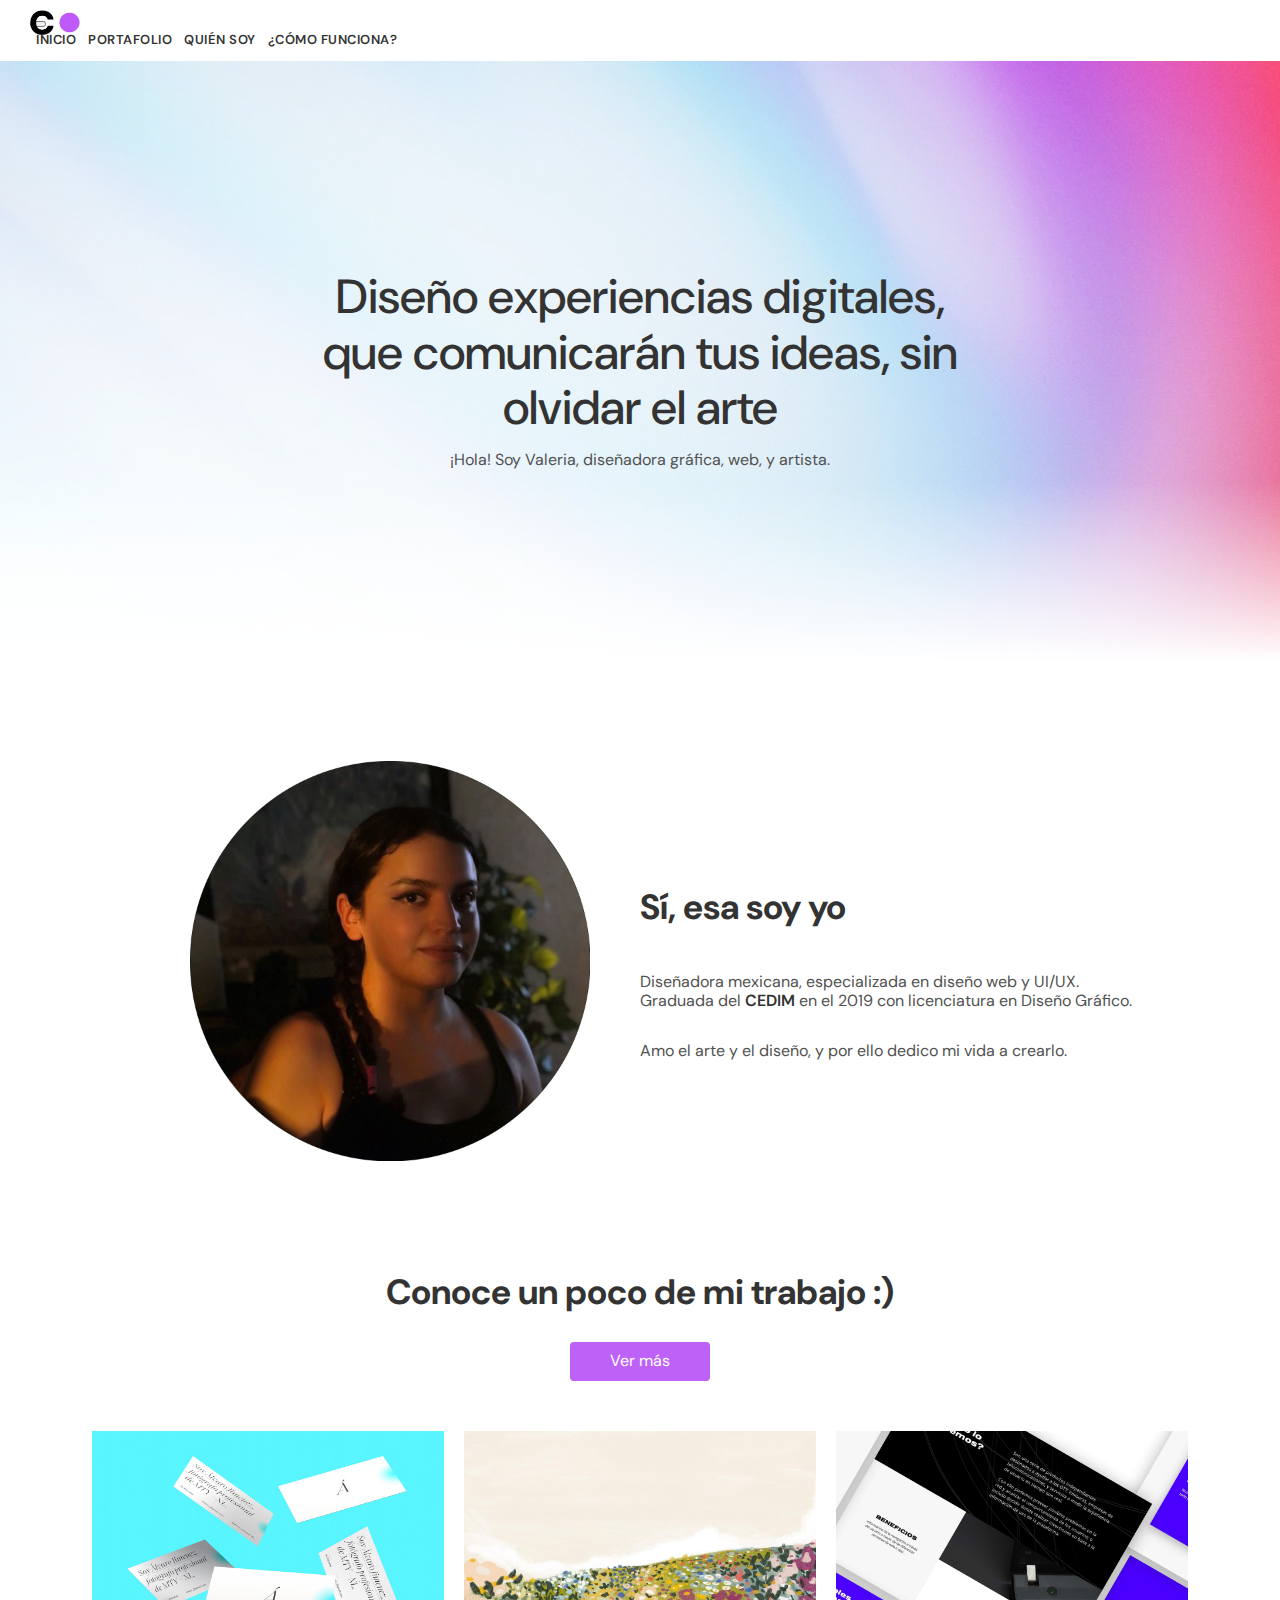
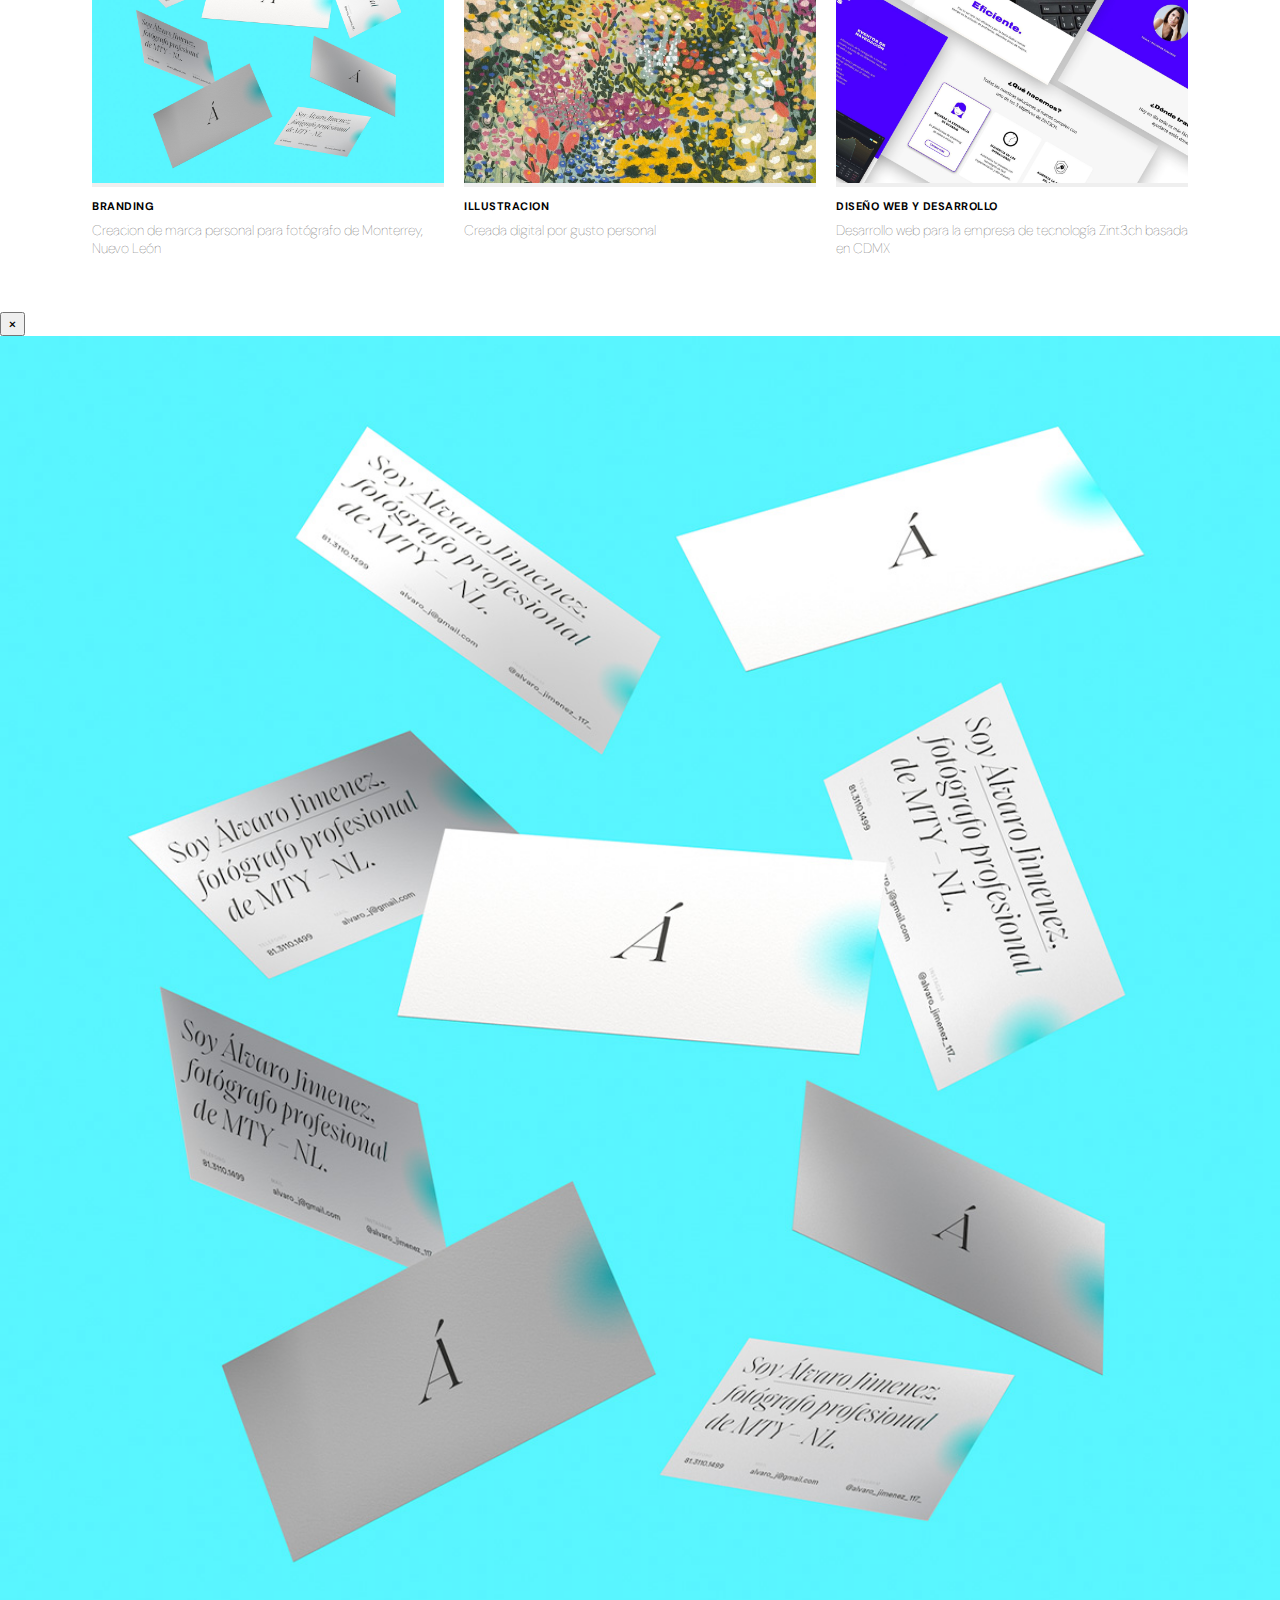
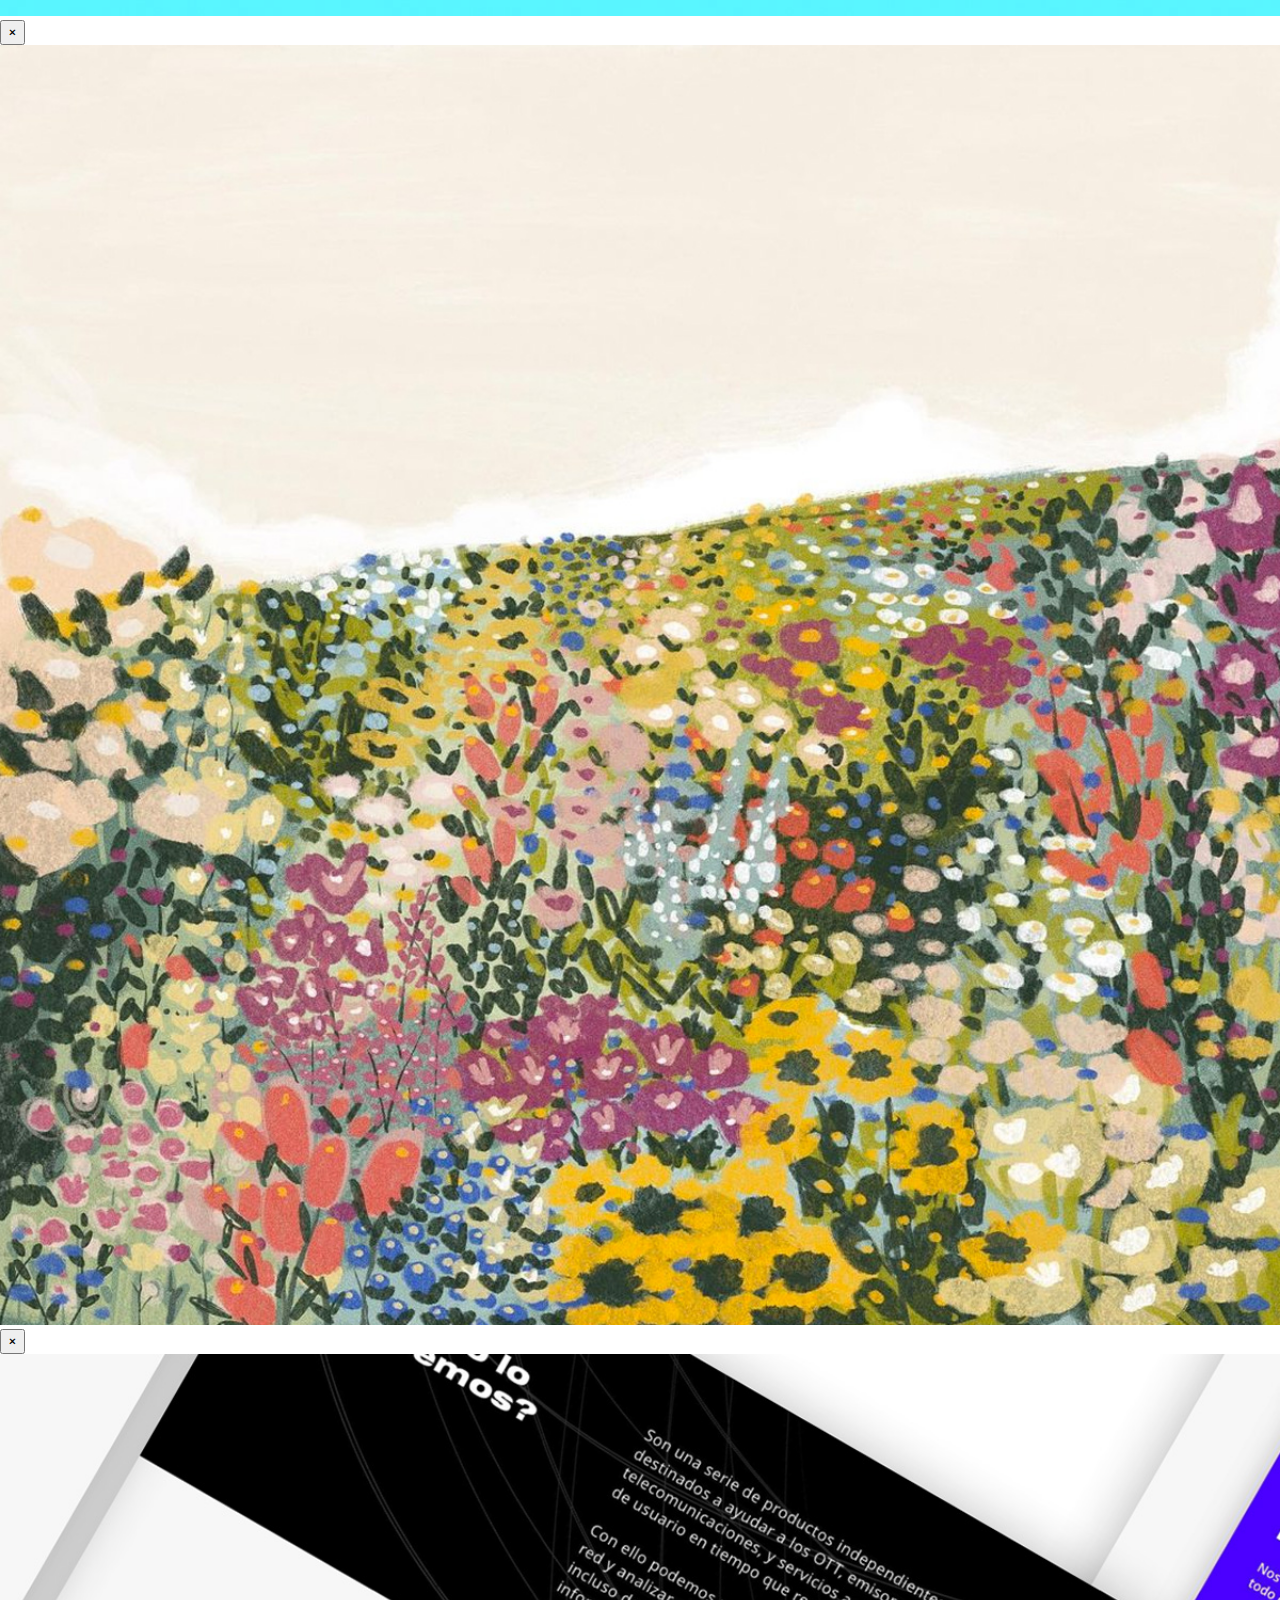
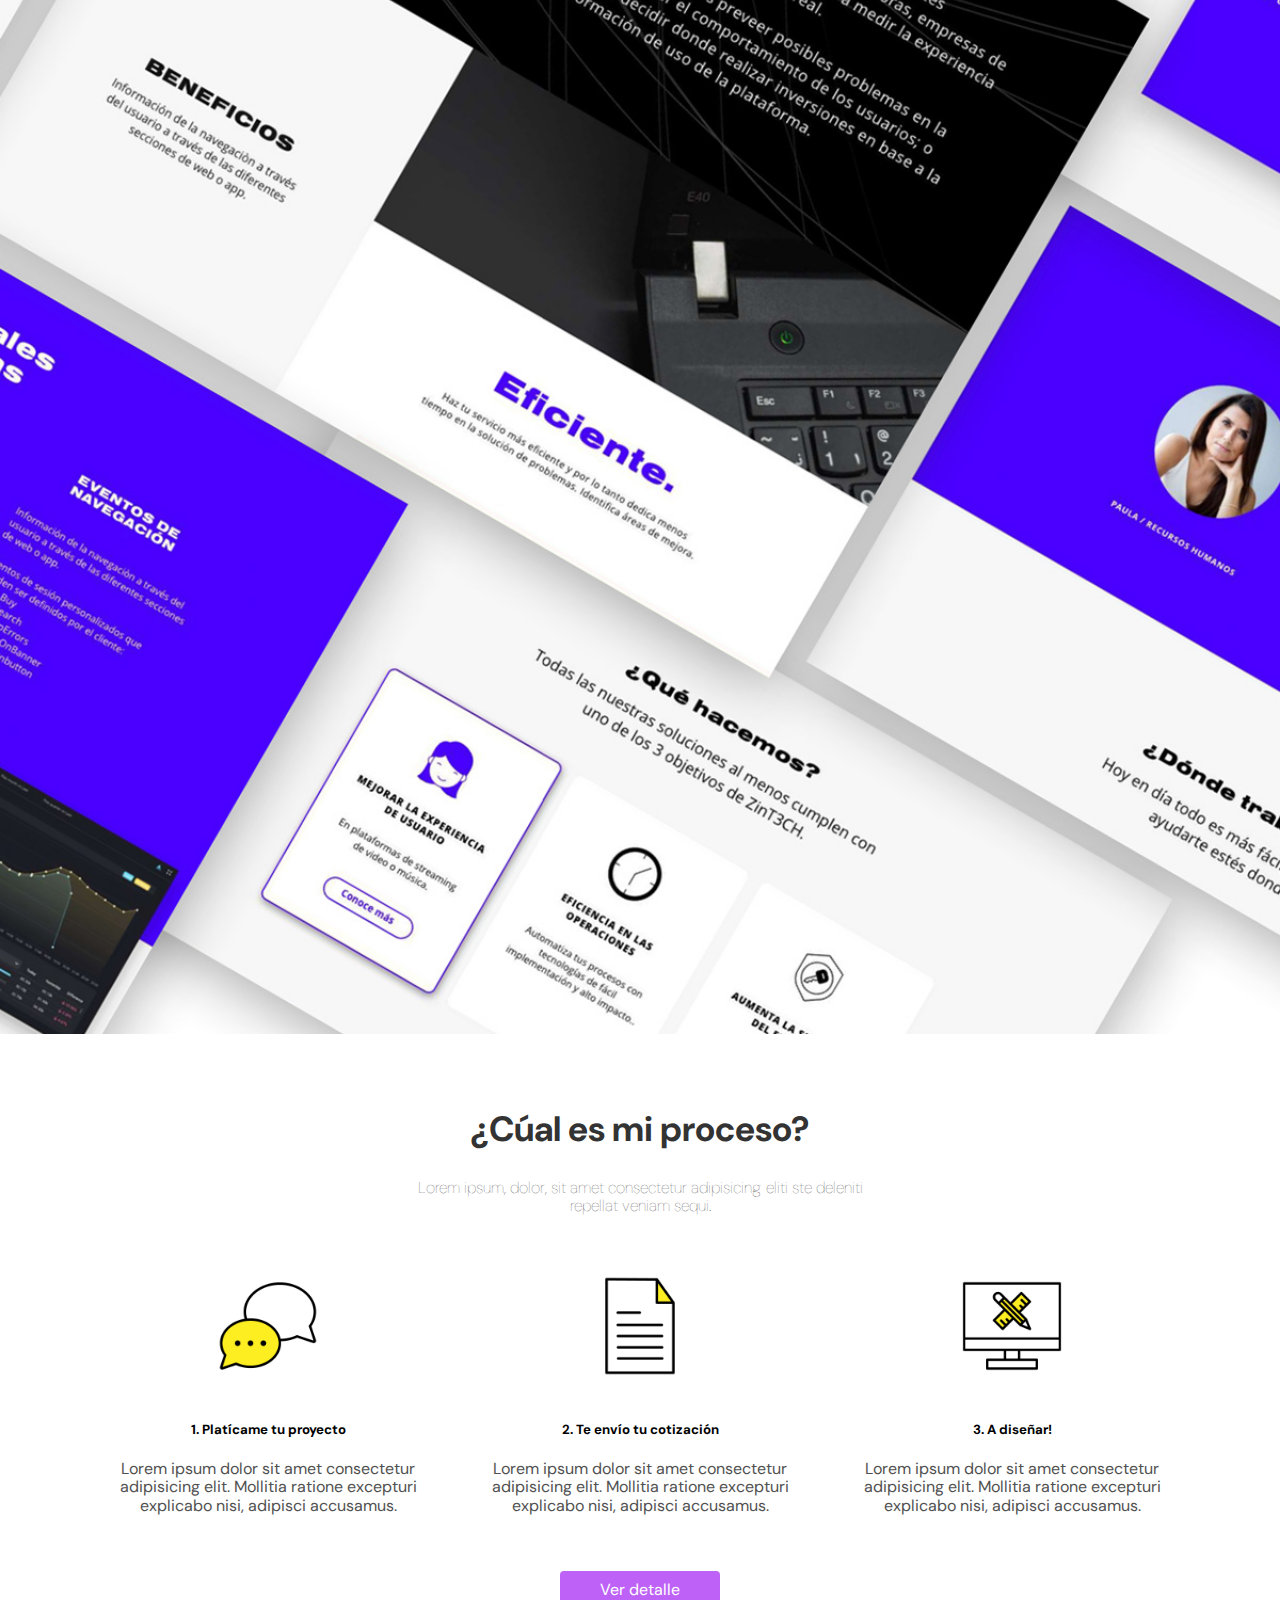
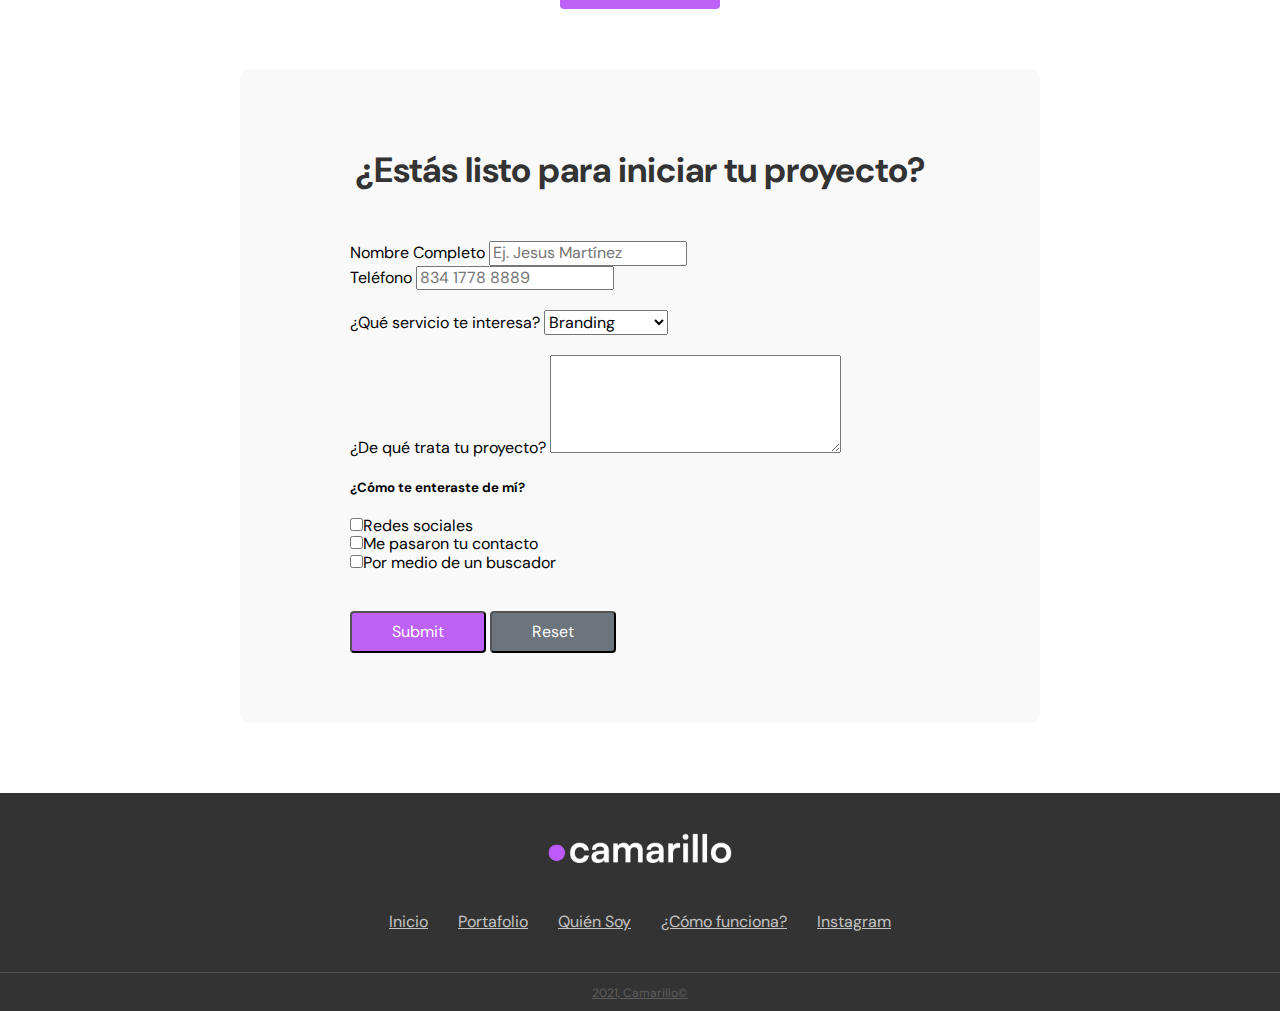
==== index.html @ deee33c0 "actualizacion 2" ====
<!DOCTYPE html>
<html lang="en">
<head>
	<meta charset="UTF-8">
	<meta name="viewport" content="width=device-width, initial-scale=1.0">
	<meta name="viewport" content="width=device-width, initial-scale=1, shrink-to-fit=no">
	<title>Portafolio Valeria Camarillo</title>
	<link rel="stylesheet" href="https://cdn.jsdelivr.net/npm/bootstrap@4.6.1/dist/css/bootstrap.min.css" integrity="sha384-zCbKRCUGaJDkqS1kPbPd7TveP5iyJE0EjAuZQTgFLD2ylzuqKfdKlfG/eSrtxUkn" crossorigin="anonymous">
	<link rel="stylesheet" href="https://use.fontawesome.com/releases/v5.7.0/css/all.css" integrity="sha384-lZN37f5QGtY3VHgisS14W3ExzMWZxybE1SJSEsQp9S+oqd12jhcu+A56Ebc1zFSJ" crossorigin="anonymous">
	<link rel="stylesheet" href="css/styles.css">
	<link rel="stylesheet" href="css/normalize.css">
	<link rel="preconnect" href="https://fonts.googleapis.com">
	<link rel="preconnect" href="https://fonts.gstatic.com" crossorigin>
	<link href="https://fonts.googleapis.com/css2?family=DM+Sans:ital,wght@0,400;0,500;0,700;1,400;1,500;1,700&display=swap" rel="stylesheet">
	<link
    rel="stylesheet"
    href="https://cdnjs.cloudflare.com/ajax/libs/animate.css/4.1.1/animate.min.css"
  />

</head>
<body>
<nav class="navbar navbar-expand-md bg-white sticky-top wow fadeIn" data-wow-delay="5s">
  <a class="navbar-brand" href="index.html"><img src="images/logo-nuevo-corto.png" alt="logo" class="headerLogo"></a>
  <button class="navbar-toggler" type="button" data-toggle="collapse" data-target="#collapsibleNavbar">
    <span class="navbar-toggler-icon"><i class="fas fa-bars"></i></span>
  </button>
  <div class="collapse navbar-collapse navbar-wrapper" id="collapsibleNavbar">
    <ul class="navbar-nav">
		<li class="nav-item">
        <a class="nav-link" href="index.html">Inicio</a>
      </li>
      <li class="nav-item">
        <a class="nav-link" href="pages/portafolio.html">Portafolio</a>
      </li>
      <li class="nav-item">
        <a class="nav-link" href="pages/quien-soy.html">Quién Soy</a>
      </li>
      <li class="nav-item">
        <a class="nav-link" href="pages/como-funciona.html">¿Cómo funciona?</a>
      </li>    
    </ul>
  </div>  
</nav>
<!-- Hero image -->
	<section class="section heroImage">
		<div class="contentWrapper">
			<div class="heroImageText">
				<h1 class="wow fadeIn">Diseño experiencias digitales, que comunicarán tus ideas, sin olvidar el arte </h1>
				<p class="wow fadeIn"> ¡Hola! Soy Valeria, diseñadora gráfica, web, y artista. </p>
			</div>
		</div>
		<div class="white-gradient"></div>	
	</section>
<!-- Quien soy -->
	<section class="section quienSoy">
		<div class="contentWrapper">
			<div class="quienSoyImage">
				<img src="images/Quiensoy-foto.jpg" alt="Foto de perfil">
			</div>
			<div class="quienSoyText">
				<h2 class="sectionHeader">Sí, esa soy yo</h2>
				<p>Diseñadora mexicana, especializada en diseño web y UI/UX. Graduada del <span><a href="https://www.cedim.edu.mx/en/" class="underlinedLink">CEDIM</a></span> en el 2019 con licenciatura en Diseño Gráfico.</p>
				<p>Amo el arte y el diseño, y por ello dedico mi vida a crearlo. </p>
			</div>
		</div>
	</section>
<!-- Portafolio -->
	<section class="section portafolio">
		<div class="sectionHeaderWrapper">
			<h2 class="sectionHeader">Conoce un poco de mi trabajo :)</h2>
			<a href="pages/portafolio.html" class="primaryButton">Ver más</a>
		</div>
		<div class="contentWrapper">
			<div class="proyect">
				<button type="button" data-toggle="modal" data-target="#brandModal" class="modalButton">
					<img src="images/portafolio-alvaro.jpg" alt="Proyecto 1">
				</button>
				<h6 class="proyect-label">Branding</h6>
				<p>Creacion de marca personal para fotógrafo de Monterrey, Nuevo León</p>
			</div>
			<div class="proyect">
				<button type="button" data-toggle="modal" data-target="#illusModal" class="modalButton">
					<img src="images/portafolio-ilustracion.jpg" alt="Proyecto 2">
				</button>
				<h6 class="proyect-label">Illustracion</h6>
				<p>Creada digital por gusto personal</p>
			</div>
			<div class="proyect">
				<button type="button" data-toggle="modal" data-target="#webModal" class="modalButton">
					<img src="images/portafolio-zintech.jpg" alt="Proyecto 3">
				</button>
				<h6 class="proyect-label">Diseño web y desarrollo</h6>
				<p>Desarrollo web para la empresa de tecnología Zint3ch basada en CDMX</p>
			</div>
			
		</div>
	</section>

<!-- The Modal -->
<div class="modal fade" id="brandModal">
  <div class="modal-dialog modal-lg">
    <div class="modal-content">

      <!-- Modal Header -->
      <div class="modal-header">
        <button type="button" class="close" data-dismiss="modal">&times;</button>
      </div>

      <!-- Modal body -->
      <div class="modal-body">
        <img src="images/portafolio-alvaro.jpg" alt="Proyecto 1" class="portafolioModalImage">
      </div>

    </div>
  </div>
</div>

<!-- The Modal -->
<div class="modal fade" id="illusModal">
  <div class="modal-dialog modal-lg">
    <div class="modal-content">

      <!-- Modal Header -->
      <div class="modal-header">
        <button type="button" class="close" data-dismiss="modal">&times;</button>
      </div>

      <!-- Modal body -->
      <div class="modal-body">
        <img src="images/portafolio-ilustracion.jpg" alt="Proyecto 2" class="portafolioModalImage">
      </div>

    </div>
  </div>
</div>

<!-- The Modal -->
<div class="modal fade" id="webModal">
  <div class="modal-dialog modal-lg">
    <div class="modal-content">

      <!-- Modal Header -->
      <div class="modal-header">
        <button type="button" class="close" data-dismiss="modal">&times;</button>
      </div>

      <!-- Modal body -->
      <div class="modal-body">
        <img src="images/portafolio-zintech.jpg" alt="Proyecto 1" class="portafolioModalImage">
      </div>

    </div>
  </div>
</div>

<!-- Proceso -->
	<section class="section sectionProceso">
		<div class="contentWrapper">
			<h2 class="sectionHeader">¿Cúal es mi proceso?</h2>
			<h3 class="proceso__h3">Lorem ipsum, dolor, sit amet consectetur adipisicing eliti ste deleniti repellat veniam sequi.</h3>
			<div class="proceso__wrapper--flex">
				<div class="proceso__step">
					<img src="images/icono-platicar.jpg" alt="Icono de platicar" class="proceso__step--icon">
					<h5 class="proceso__step--h5">1. Platícame tu proyecto</h5>
					<p class="proecso__step--parrafo">Lorem ipsum dolor sit amet consectetur adipisicing elit. Mollitia ratione excepturi explicabo nisi, adipisci accusamus.</p>
				</div>
				<div class="proceso__step">
					<img src="images/icono-cotizacion.jpg" alt="Icono de cotización" class="proceso__step--icon">
					<h5 class="proceso__step--h5">2. Te envío tu cotización</h5>
					<p class="proecso__step--parrafo">Lorem ipsum dolor sit amet consectetur adipisicing elit. Mollitia ratione excepturi explicabo nisi, adipisci accusamus.</p>
				</div>
				<div class="proceso__step">
					<img src="images/icono-diseñar.jpg" alt="Icono de diseño" class="proceso__step--icon">
					<h5 class="proceso__step--h5">3. A diseñar!</h5>
					<p class="proecso__step--parrafo">Lorem ipsum dolor sit amet consectetur adipisicing elit. Mollitia ratione excepturi explicabo nisi, adipisci accusamus.</p>
				</div>
			</div>
			<div class="proceso__footer">
				<a href="pages/como-funciona.html" class="primaryButton">Ver detalle</a>
			</div>
			
		</div>
	</section>
<!-- Forma de contacto -->
	<section class="section sectionContacto">
		<div class="contentWrapper">
			<h2 class="sectionHeader">¿Estás listo para iniciar tu proyecto?</h2>

			<div class="form__wrapper">
				<form action="enviar.php" method="post">
					<div class="contacto__form--row row">
						<div class="contact__form--col col">
							<label for="nombre">Nombre Completo</label>
							<input class="form-control" type="text" name="nombre" placeholder="Ej. Jesus Martínez">	
						</div>
						<div class="contact__form--col col">
							<label for="telefono">Teléfono</label>
							<input class="form-control" type="tel" name="telefono" placeholder="834 1778 8889">
						</div>
					</div>
					
					<div class="contacto__form--row row">
						<div class="contact__form--col col">
							<label for="servicio">¿Qué servicio te interesa?</label>
								<select name="servicio" class="form-control">
									<option value="branding">Branding</option>
									<option value="web">Diseño Web</option>
									<option value="prograamcion">Programación</option>
									<option value="illustracion">Illustración</option>
								</select>
							
						</div>
					</div>
					<div class="contacto__form--row row">
						<div class="contact__form--col col">
							<label for="explicacion">¿De qué trata tu proyecto?</label>
							<textarea class="form-control" name="explicacion" id="" cols="30" rows="5"></textarea>
						</div>
					</div>
					
					<div class="contacto__form--row row">
						<div class="contact__form--col col">
							<h5>¿Cómo te enteraste de mí?</h5>
							<div class="form-check">
								<label for="" class="form-check-label"><input class="form-check-input" type="checkbox" name="opciones">Redes sociales</label>
							</div>
							<div class="form-check">
								<label for="" class="form-check-label"><input class="form-check-input" type="checkbox" name="opciones">Me pasaron tu contacto</label>
							</div>
							<div class="form-check">
								<label for="" class="form-check-label"><input class="form-check-input" type="checkbox" name="opciones">Por medio de un buscador</label>
							</div>
						</div>
					</div>
					
					
					
					<br>
					<input type="submit" value="Submit" class="btn primaryButton">
					<input type="reset" value="Reset" class="btn secondaryButton">
				</form>
			
		</div>
			
		</div>
	</section>
<!-- footer -->
<footer>
	<div class="footerTop">
		<div class="footerImage">
			<img src="images/logo-completo-blanco.png" alt="">
		</div>
		<div class="footerLinks-wrapper">
			<ul>
				<li><a href="index.html">Inicio</a></li>
				<li><a href="portafolio.html">Portafolio</a></li>
				<li><a href="quien-soy.html">Quién Soy</a></li>
				<li><a href="como-funciona.html">¿Cómo funciona?</a></li>
				<li><a href="https://www.instagram.com/bocolitoo/?hl=en">Instagram</a></li>
			</ul>
		</div>
	</div>
	<div class="footerBottom">
		<a href="index.html">2021, Camarillo©</a>
	</div>
</footer>

<script src="https://cdn.jsdelivr.net/npm/jquery@3.5.1/dist/jquery.slim.min.js" integrity="sha384-DfXdz2htPH0lsSSs5nCTpuj/zy4C+OGpamoFVy38MVBnE+IbbVYUew+OrCXaRkfj" crossorigin="anonymous"></script>
<script src="https://cdn.jsdelivr.net/npm/popper.js@1.16.1/dist/umd/popper.min.js" integrity="sha384-9/reFTGAW83EW2RDu2S0VKaIzap3H66lZH81PoYlFhbGU+6BZp6G7niu735Sk7lN" crossorigin="anonymous"></script>
<script src="https://cdn.jsdelivr.net/npm/bootstrap@4.6.1/dist/js/bootstrap.min.js" integrity="sha384-VHvPCCyXqtD5DqJeNxl2dtTyhF78xXNXdkwX1CZeRusQfRKp+tA7hAShOK/B/fQ2" crossorigin="anonymous"></script>
<script src="js/wow.min.js"></script>
<script>
new WOW().init();
</script>
</body>
</html>
---- css/styles.css ----
@charset "UTF-8";
* {
  font-family: "DM Sans", sans-serif;
  box-sizing: border-box;
}

p {
  color: #515151;
}

.sectionHeader {
  color: #333;
  font-size: 35px;
  font-weight: bold;
  line-height: 1.2;
  text-align: center;
  margin-top: 40px;
}
@media only screen and (max-width: 768px) {
  .sectionHeader {
    font-size: 25px;
    margin-top: 30px;
  }
}

.headerLogo {
  display: inline-block;
  height: auto;
  width: 50px;
}

header {
  background-color: white;
  padding: 20px;
  position: sticky;
  top: 0;
}

.navbar-brand {
  position: absolute;
}

.navbar {
  padding: 10px 30px;
}

.navbar-wrapper {
  justify-content: center;
}

.navbar-toggler {
  margin-left: auto;
}

nav ul {
  display: inline-block;
  font-size: 0;
  list-style-type: none;
  padding: 0;
}
nav ul li {
  display: inline-block;
  padding: 5px 6px;
}
nav a {
  color: #333;
  font-size: 13px;
  font-weight: 600;
  letter-spacing: 0.5px;
  text-decoration: none;
  text-transform: uppercase;
  transition: all ease 150ms;
  line-height: 1;
}
nav a:hover {
  color: #be61f7;
}

.navbar-nav {
  text-align: center;
}

.fa-bars:before {
  font-size: 30px;
}

.section {
  max-width: 1330px;
  margin: 0 auto;
  padding: 30px 20px;
}

.heroImage {
  background-image: url(../images/fondo-home.jpeg);
  background-position: bottom;
  background-repeat: no-repeat;
  background-size: cover;
  height: 600px;
  margin: 0;
  width: 100%;
  max-width: 100%;
  position: relative;
}
.heroImage .contentWrapper {
  text-align: center;
  height: 100%;
  width: 100%;
  display: flex;
  justify-content: center;
  align-items: center;
  position: relative;
  z-index: 2;
}
.heroImage .contentWrapper h1 {
  color: #333333;
  font-size: 3rem;
  font-weight: 500;
  margin-bottom: 10px;
}
@media only screen and (max-width: 500px) {
  .heroImage .contentWrapper h1 {
    font-size: 2rem;
  }
}
.heroImage .contentWrapper p {
  color: #515151;
}

.white-gradient {
  background: linear-gradient(180deg, rgba(255, 255, 255, 0) 0%, white 100%);
  height: 180px;
  position: absolute;
  bottom: 0;
  z-index: 1;
  width: 100%;
  left: 0;
}

.heroImageText {
  max-width: 690px;
}

.quienSoy {
  margin-top: 60px;
  border-top: 0;
}
.quienSoy .contentWrapper {
  display: flex;
  align-items: center;
  justify-content: center;
  flex-wrap: wrap;
  max-width: 1000px;
  margin: 0 auto;
}

.quienSoyImage {
  display: flex;
  align-items: center;
  justify-content: center;
  padding: 10px;
  width: 50%;
}
@media only screen and (max-width: 500px) {
  .quienSoyImage {
    width: 100%;
  }
}
.quienSoyImage img {
  width: 100%;
  max-width: 400px;
}

.quienSoyText {
  display: flex;
  flex-direction: column;
  justify-content: center;
  text-align: left;
  width: 500px;
}
@media only screen and (max-width: 768px) {
  .quienSoyText {
    text-align: center;
  }
}
.quienSoyText .sectionHeader {
  text-align: left;
}
@media only screen and (max-width: 768px) {
  .quienSoyText .sectionHeader {
    text-align: center;
  }
}

.underlinedLink {
  color: #333;
  font-weight: 600;
  text-decoration: none;
  transition: all ease 150ms;
}
.underlinedLink:hover {
  color: #be61f7;
}

.primaryButton {
  display: inline-block;
  padding: 10px 40px;
  background-color: #be61f7;
  border-radius: 4px;
  color: white;
  text-align: center;
  text-decoration: none;
  transition: all ease 150ms;
}
.primaryButton:hover {
  background-color: #9633d3;
  color: white;
  text-decoration: none;
}

.sectionHeaderWrapper {
  text-align: center;
}

.portafolio .contentWrapper {
  display: flex;
  flex-wrap: wrap;
  justify-content: center;
  margin-top: 40px;
}

.proyect {
  width: 30%;
  min-width: 360px;
  padding: 10px;
}
@media only screen and (max-width: 500px) {
  .proyect {
    text-align: center;
    margin-bottom: 30px;
    width: 100%;
    min-width: auto;
  }
}
.proyect img {
  width: 100%;
}
.proyect p {
  font-weight: 100;
  color: #515151;
  font-size: 14px;
  line-height: 1.3;
  margin-top: 9px;
}

.proyect-label {
  font-weight: 700;
  margin: 14px 0 0 0;
  text-transform: uppercase;
  font-size: 11px;
  letter-spacing: 0.5px;
  line-height: 1;
}

/*Página de quien soy*/
.heroImage.quienSoySection {
  height: 400px;
  background-image: url(../images/fondo-quien-soy.jpeg);
  background-position: center;
}
.heroImage.quienSoySection .heroImageText h1 {
  color: white;
}

/*Página de portafolio*/
.innerNav {
  padding: 10px 20px;
}
.innerNav .contentWrapper {
  max-width: 1000px;
  margin: 0 auto;
  display: flex;
  align-items: center;
  justify-content: center;
  border: 1px solid #e9e9e9;
  padding: 10px;
  border-radius: 3px;
  flex-wrap: wrap;
}
.innerNav .contentWrapper a {
  display: block;
  font-size: 18px;
  text-align: center;
  padding: 10px 20px;
  text-decoration: none;
  color: #6a6a6a;
  transform: all ease 150ms;
  line-height: 1;
}
@media only screen and (max-width: 500px) {
  .innerNav .contentWrapper a {
    font-size: 16px;
  }
}
.innerNav .contentWrapper a:hover {
  color: #be61f7;
}
.innerNav .contentWrapper a:focus {
  color: #be61f7;
}

.sectionPort .proyect {
  padding: 30px 10px;
}

.sectionIntro .contentWrapper {
  max-width: 660px;
  text-align: center;
  margin: 0 auto;
}

.expSection .contentWrapper {
  display: flex;
  flex-wrap: wrap;
  justify-content: center;
}
.expSection .contentWrapper .expBox {
  min-width: 230px;
}

.expBox {
  text-align: center;
  max-width: 300px;
  padding: 20px;
}

.expLogo {
  width: 100%;
  opacity: 0.8;
  max-width: 200px;
}

.smallHeading {
  font-size: 19px;
  font-weight: 700;
  margin: 0;
}

.metafield {
  font-size: 13px;
  margin: 0 0 5px 0;
  font-weight: 500;
  color: #999898;
}

.sectionFuncionaPasos .contentWrapper {
  max-width: 550px;
  margin: 0 auto;
}

.pasoImage {
  width: 100%;
  max-width: 120px;
  margin-right: 10px;
}
@media only screen and (max-width: 500px) {
  .pasoImage {
    margin-right: 0;
  }
}

.pasoWrapper {
  display: flex;
  align-items: center;
  margin: 30px 0;
}
@media only screen and (max-width: 500px) {
  .pasoWrapper {
    flex-direction: column;
    align-items: center;
    justify-content: center;
    text-align: center;
  }
}

.pasoText  {
  padding-left: 10px;
}

.portafolioModalImage {
  width: 100%;
}

.modalButton {
  border: none;
  padding: 0;
}

.sectionProceso .proceso__h3 {
  max-width: 460px;
  text-align: center;
  font-size: 16px;
  margin: 20px auto;
  color: #5e5e5e;
  font-weight: 100;
}

.proceso__wrapper--flex {
  display: flex;
  justify-content: center;
  flex-wrap: wrap;
  margin-top: 50px;
}

.proceso__step {
  padding: 10px;
  width: 30%;
  text-align: center;
  min-width: 320px;
}
@media only screen and (max-width: 500px) {
  .proceso__step {
    min-width: 100%;
  }
}

.proceso__step--icon {
  width: 100%;
  max-width: 100px;
  margin-bottom: 20px;
}

.proceso__footer {
  text-align: center;
  margin-top: 30px;
}

.sectionContacto .contentWrapper {
  max-width: 800px;
  margin: 0 auto;
  background-color: #f9f9f9;
  padding: 40px;
  border-radius: 10px;
}

.form__wrapper {
  max-width: 580px;
  margin: 50px auto 30px auto;
}

.contacto__form--row {
  margin-bottom: 20px;
}

.secondaryButton {
  display: inline-block;
  padding: 10px 40px;
  background-color: #6c757d;
  border-radius: 4px;
  color: white;
  text-align: center;
  text-decoration: none;
  transition: all ease 150ms;
}
.secondaryButton:hover {
  background-color: #51565a;
  color: white;
  text-decoration: none;
}

footer {
  background-color: #333333;
  margin-top: 40px;
}

.footerTop {
  display: flex;
  flex-direction: column;
  align-items: center;
  padding: 40px 20px;
}

.footerImage {
  margin-bottom: 30px;
}
.footerImage img {
  height: 30px;
}

.footerLinks-wrapper ul {
  list-style-type: none;
  padding: 0;
  margin-bottom: 0;
  display: inline-flex;
  justify-content: center;
}
.footerLinks-wrapper ul li {
  padding: 0 15px;
}
.footerLinks-wrapper ul li a {
  color: white;
  opacity: 0.7;
  transition: all ease 150ms;
}
.footerLinks-wrapper ul li a:hover {
  text-decoration: none;
  opacity: 1;
}

.footerBottom {
  border-top: 1px solid #4e4e4e;
  padding: 10px 0;
  text-align: center;
}
.footerBottom a {
  color: white;
  opacity: 0.2;
  font-size: 12px;
  line-height: 1;
  transition: all ease 150ms;
}
.footerBottom a:hover {
  opacity: 1;
  text-decoration: none;
}

/*# sourceMappingURL=styles.css.map */
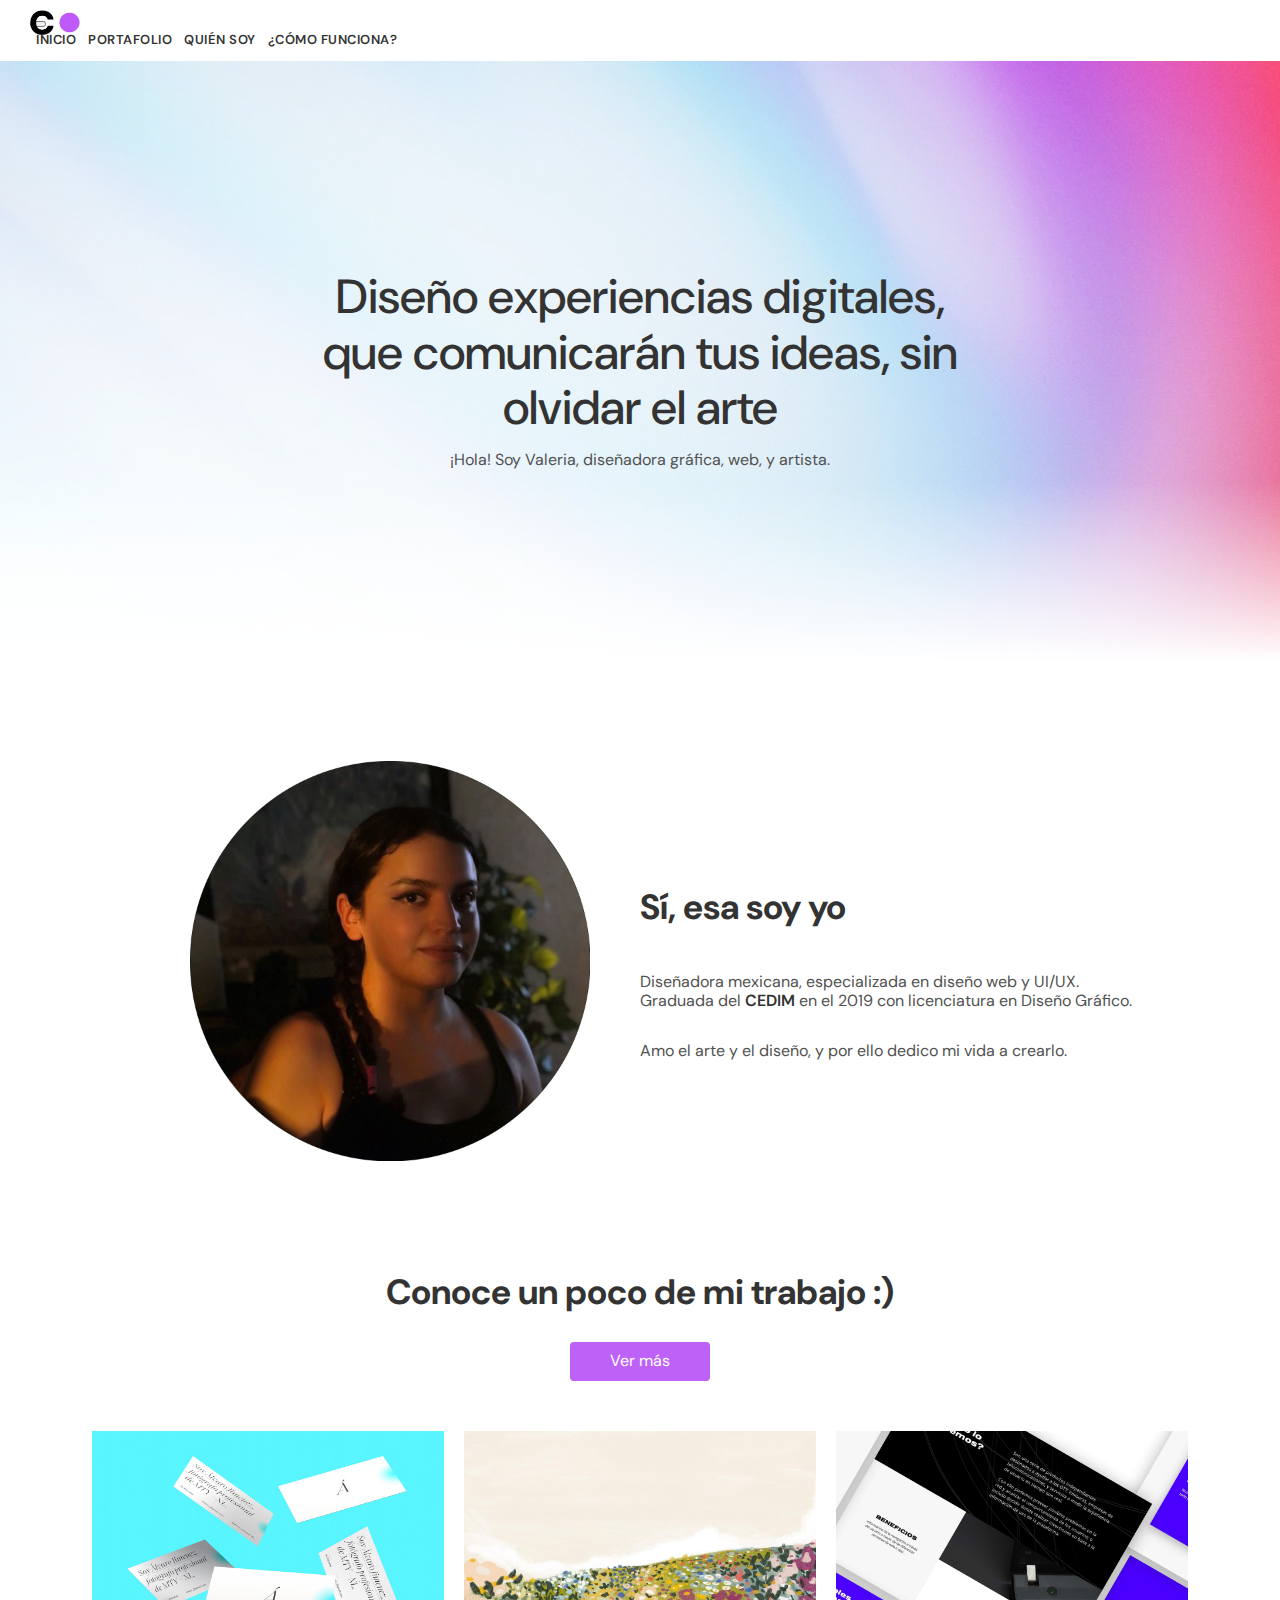
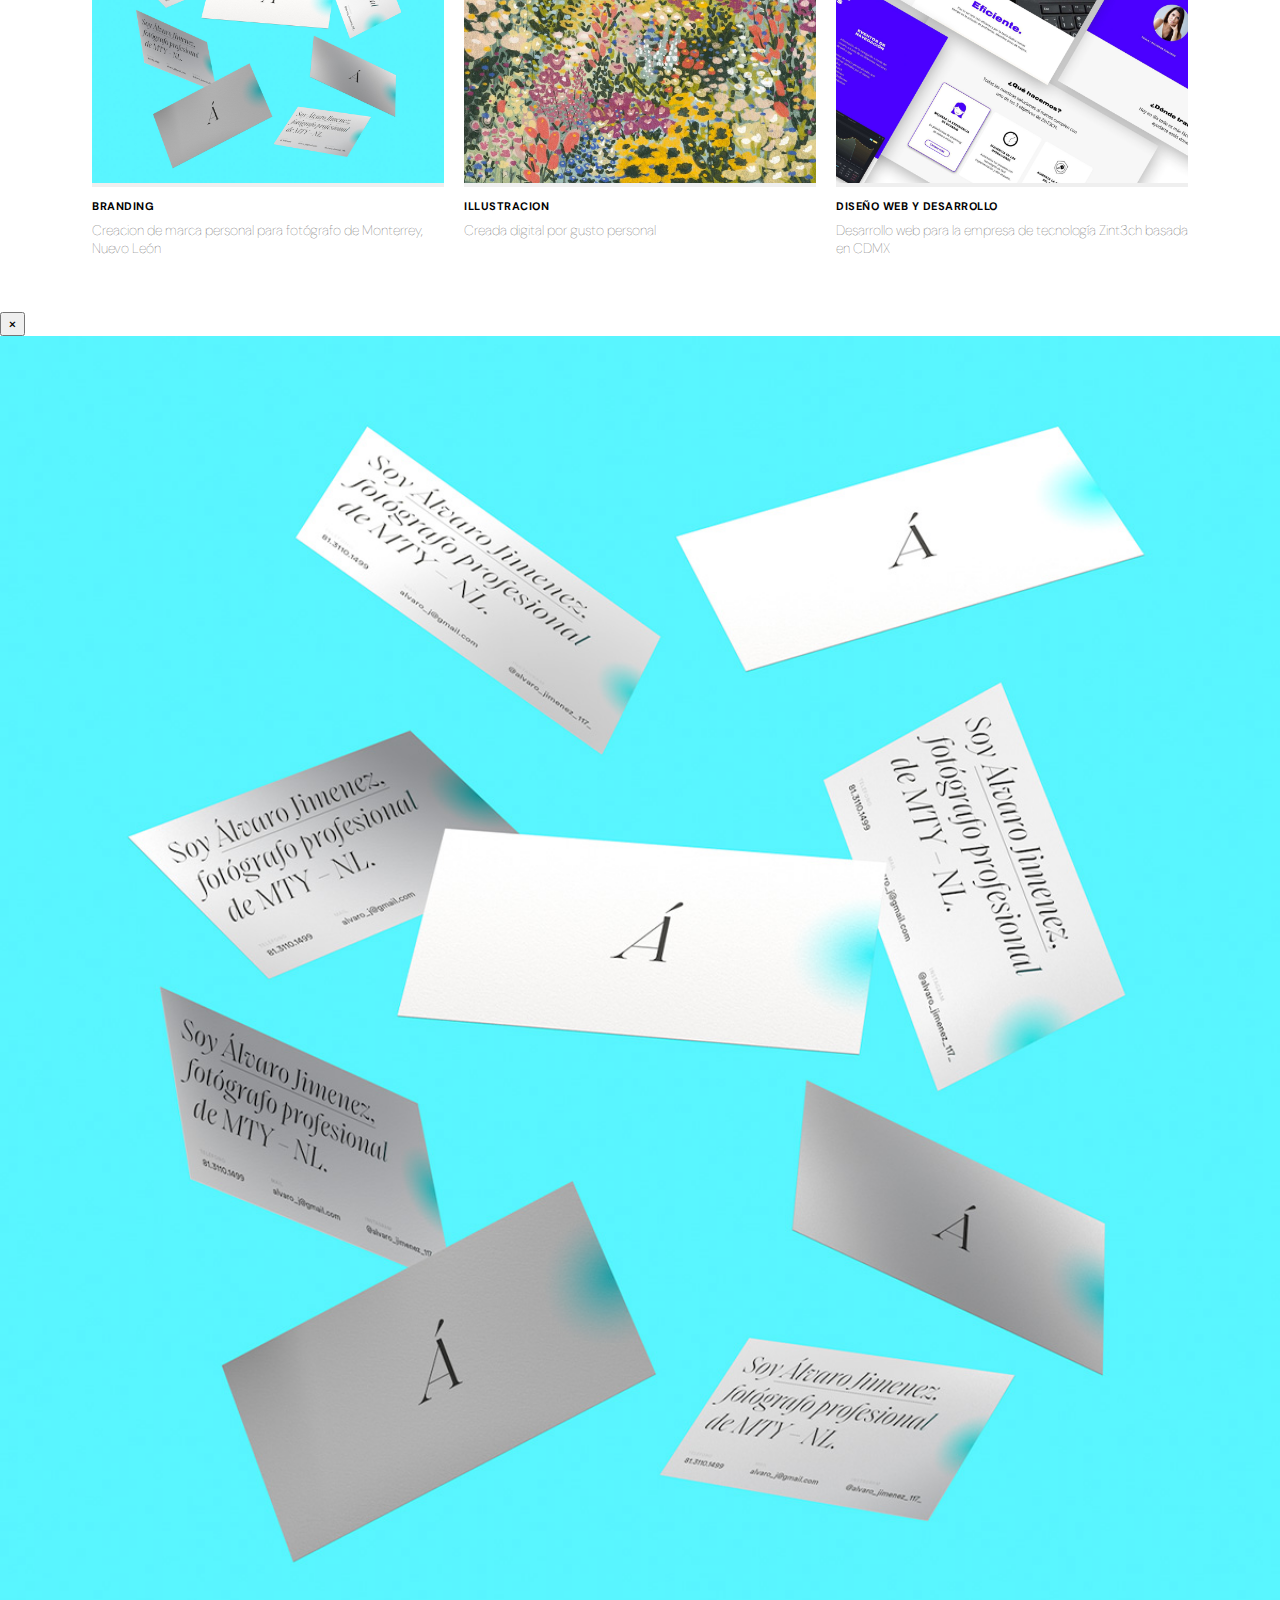
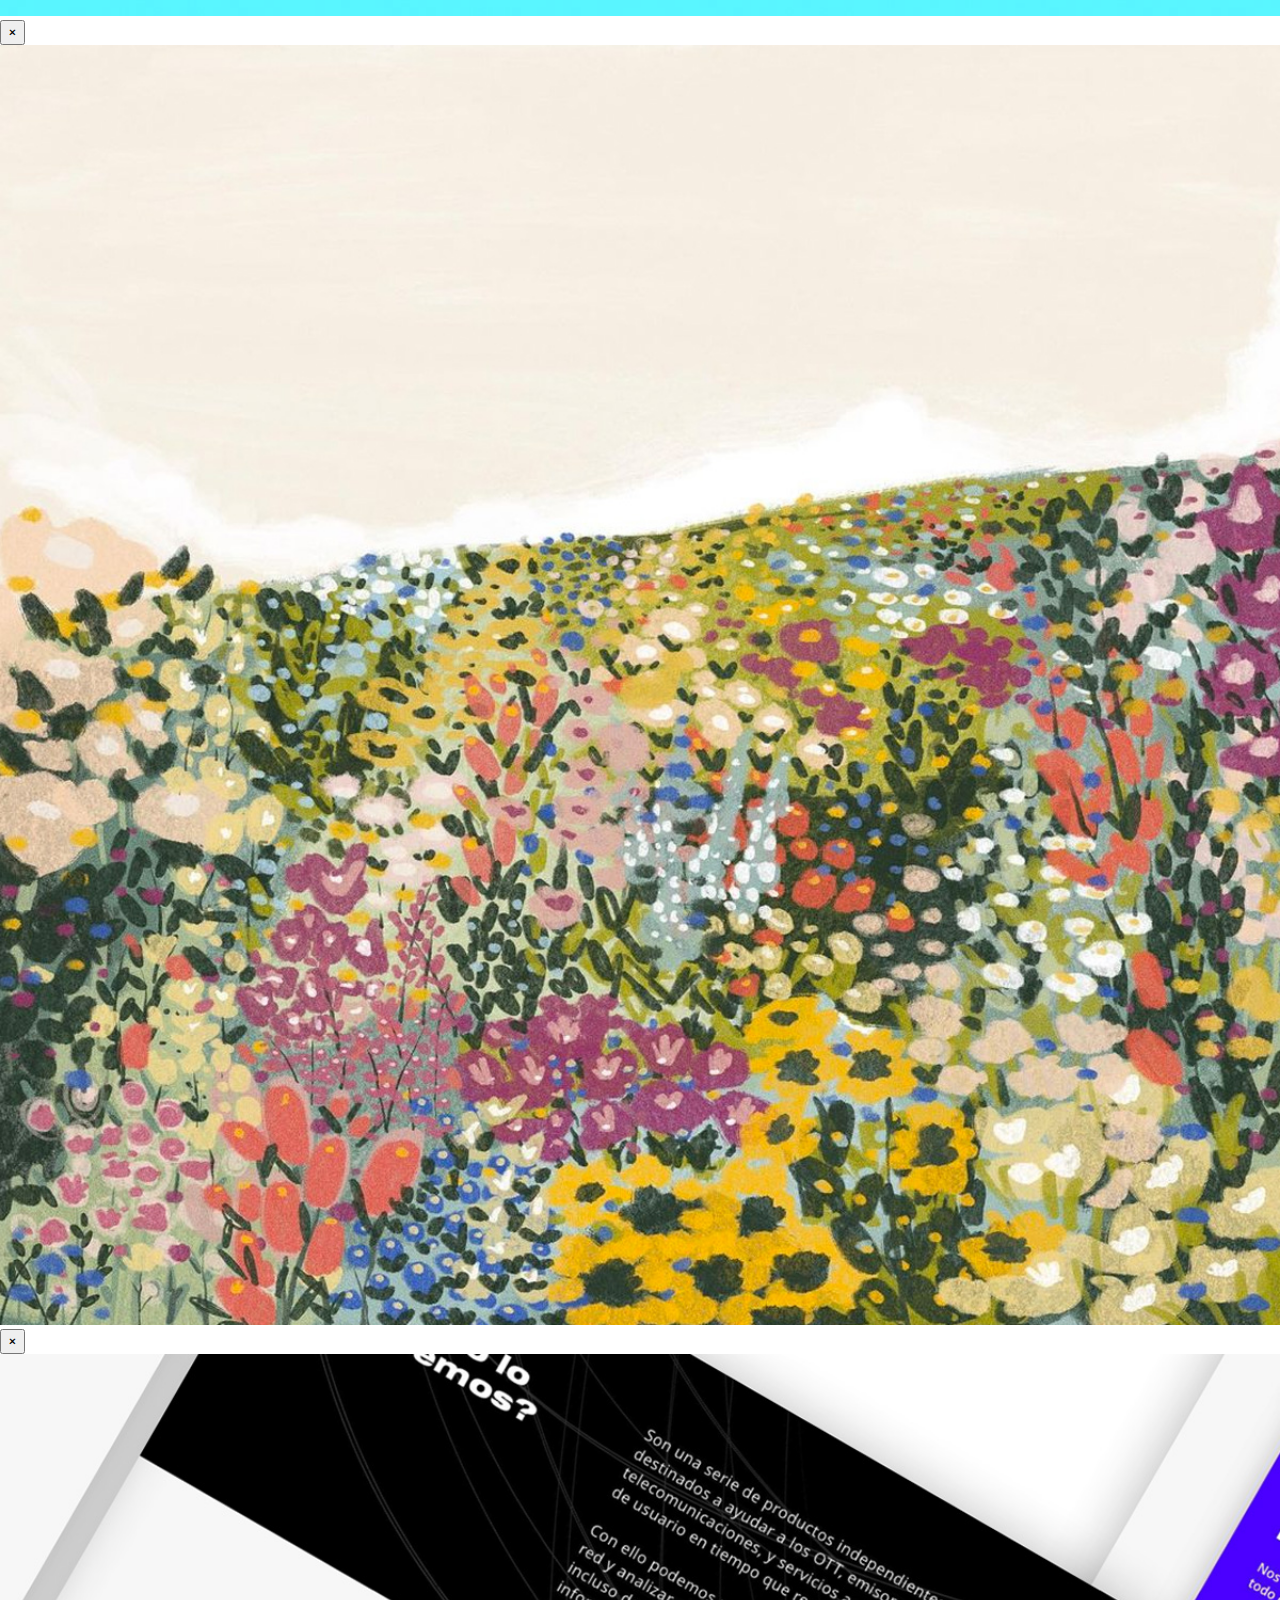
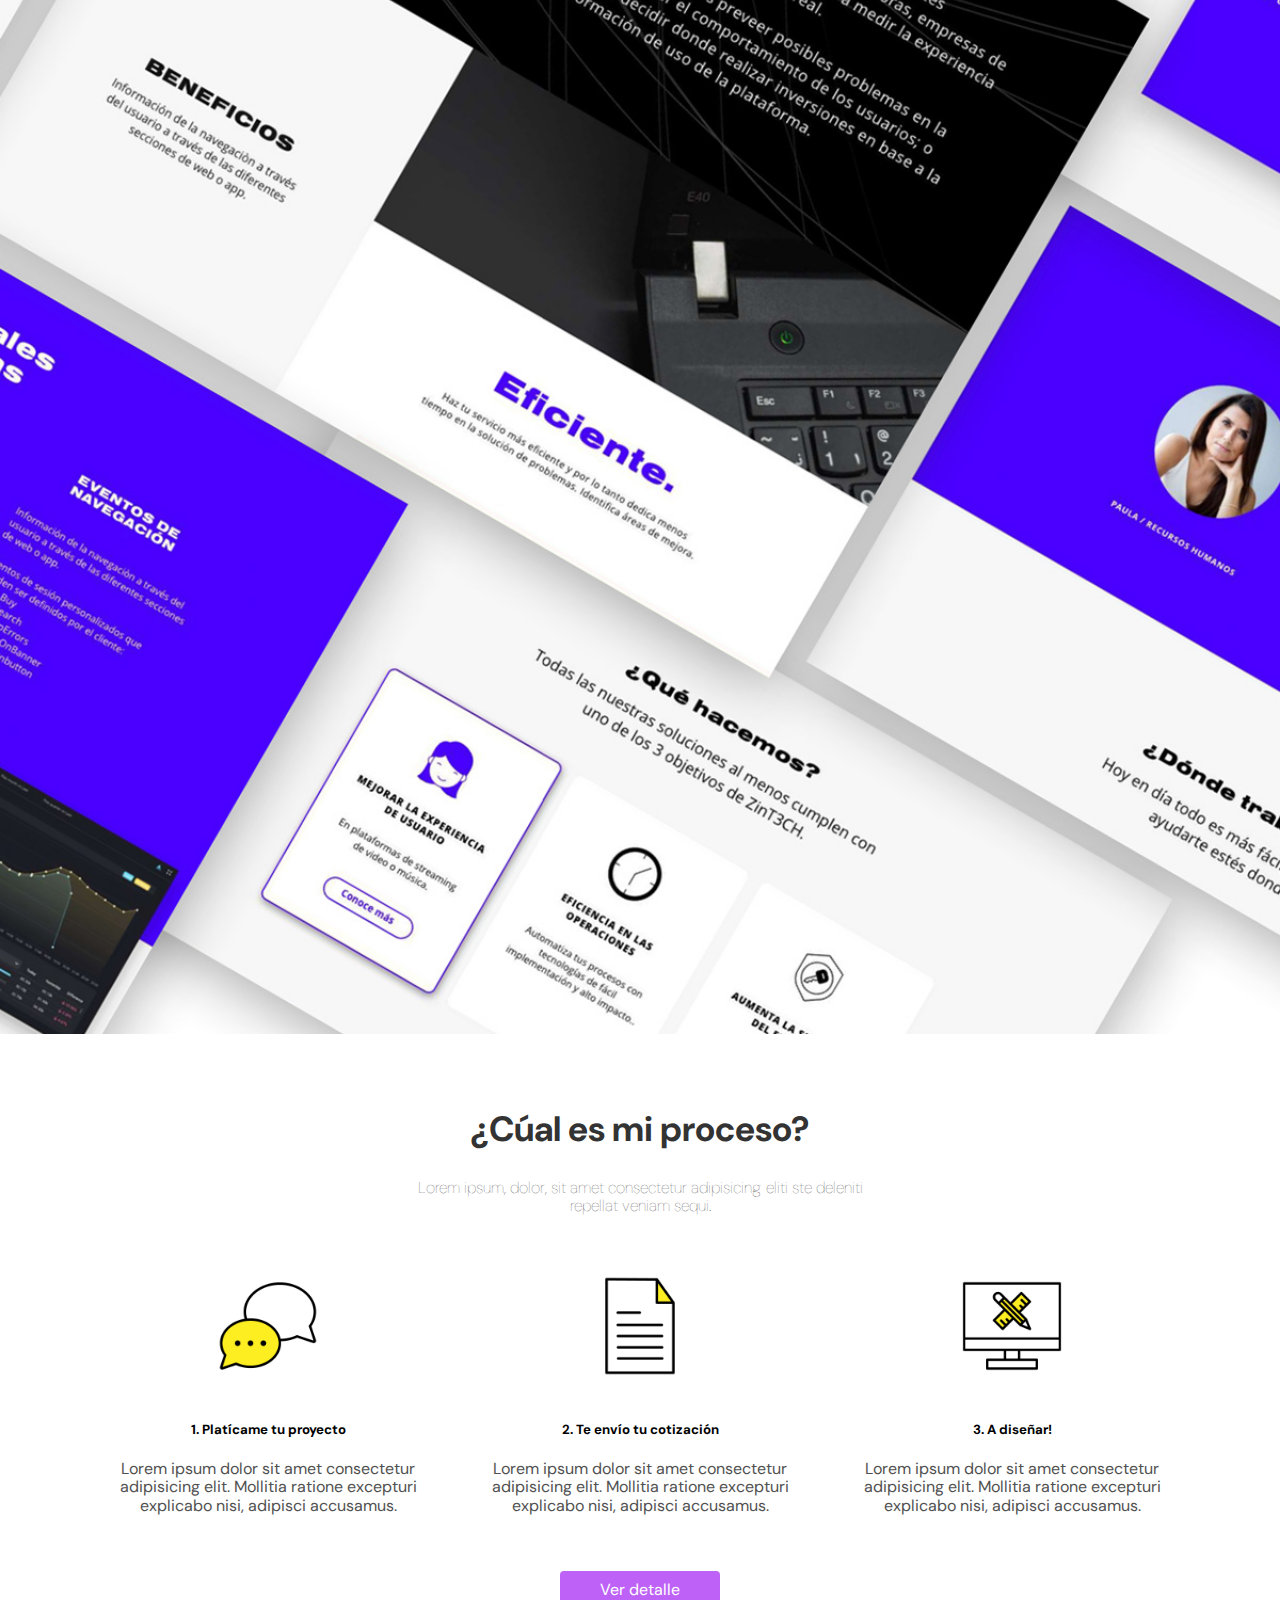
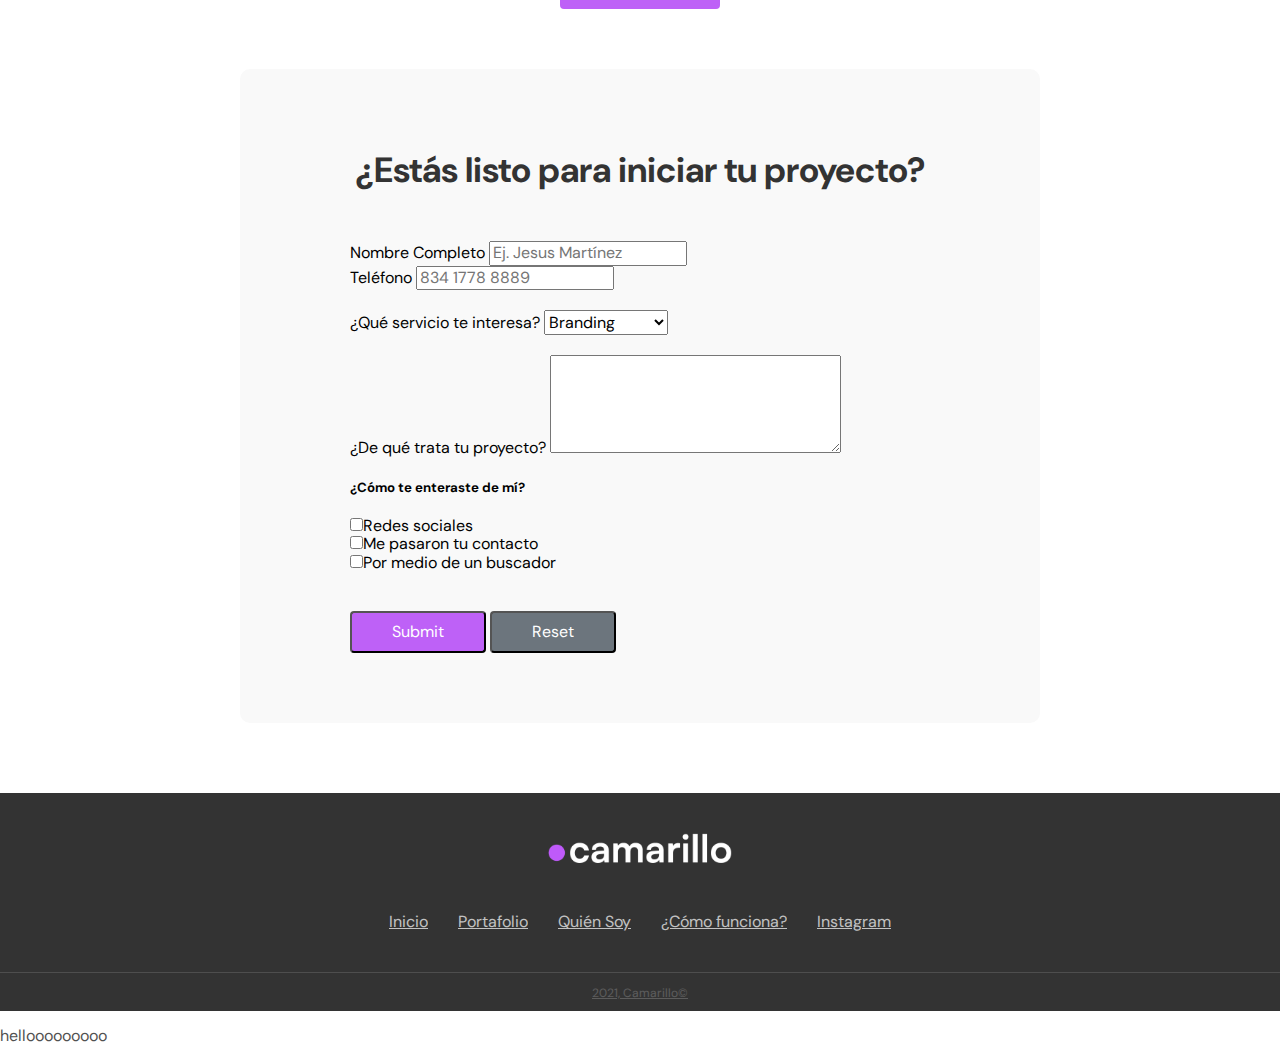
==== commit 5f80f920: "one more time" ====
--- a/index.html
+++ b/index.html
@@ -264,6 +264,7 @@
 		<a href="index.html">2021, Camarillo©</a>
 	</div>
 </footer>
+<p>hellooooooooo</p>
 
 <script src="https://cdn.jsdelivr.net/npm/jquery@3.5.1/dist/jquery.slim.min.js" integrity="sha384-DfXdz2htPH0lsSSs5nCTpuj/zy4C+OGpamoFVy38MVBnE+IbbVYUew+OrCXaRkfj" crossorigin="anonymous"></script>
 <script src="https://cdn.jsdelivr.net/npm/popper.js@1.16.1/dist/umd/popper.min.js" integrity="sha384-9/reFTGAW83EW2RDu2S0VKaIzap3H66lZH81PoYlFhbGU+6BZp6G7niu735Sk7lN" crossorigin="anonymous"></script>
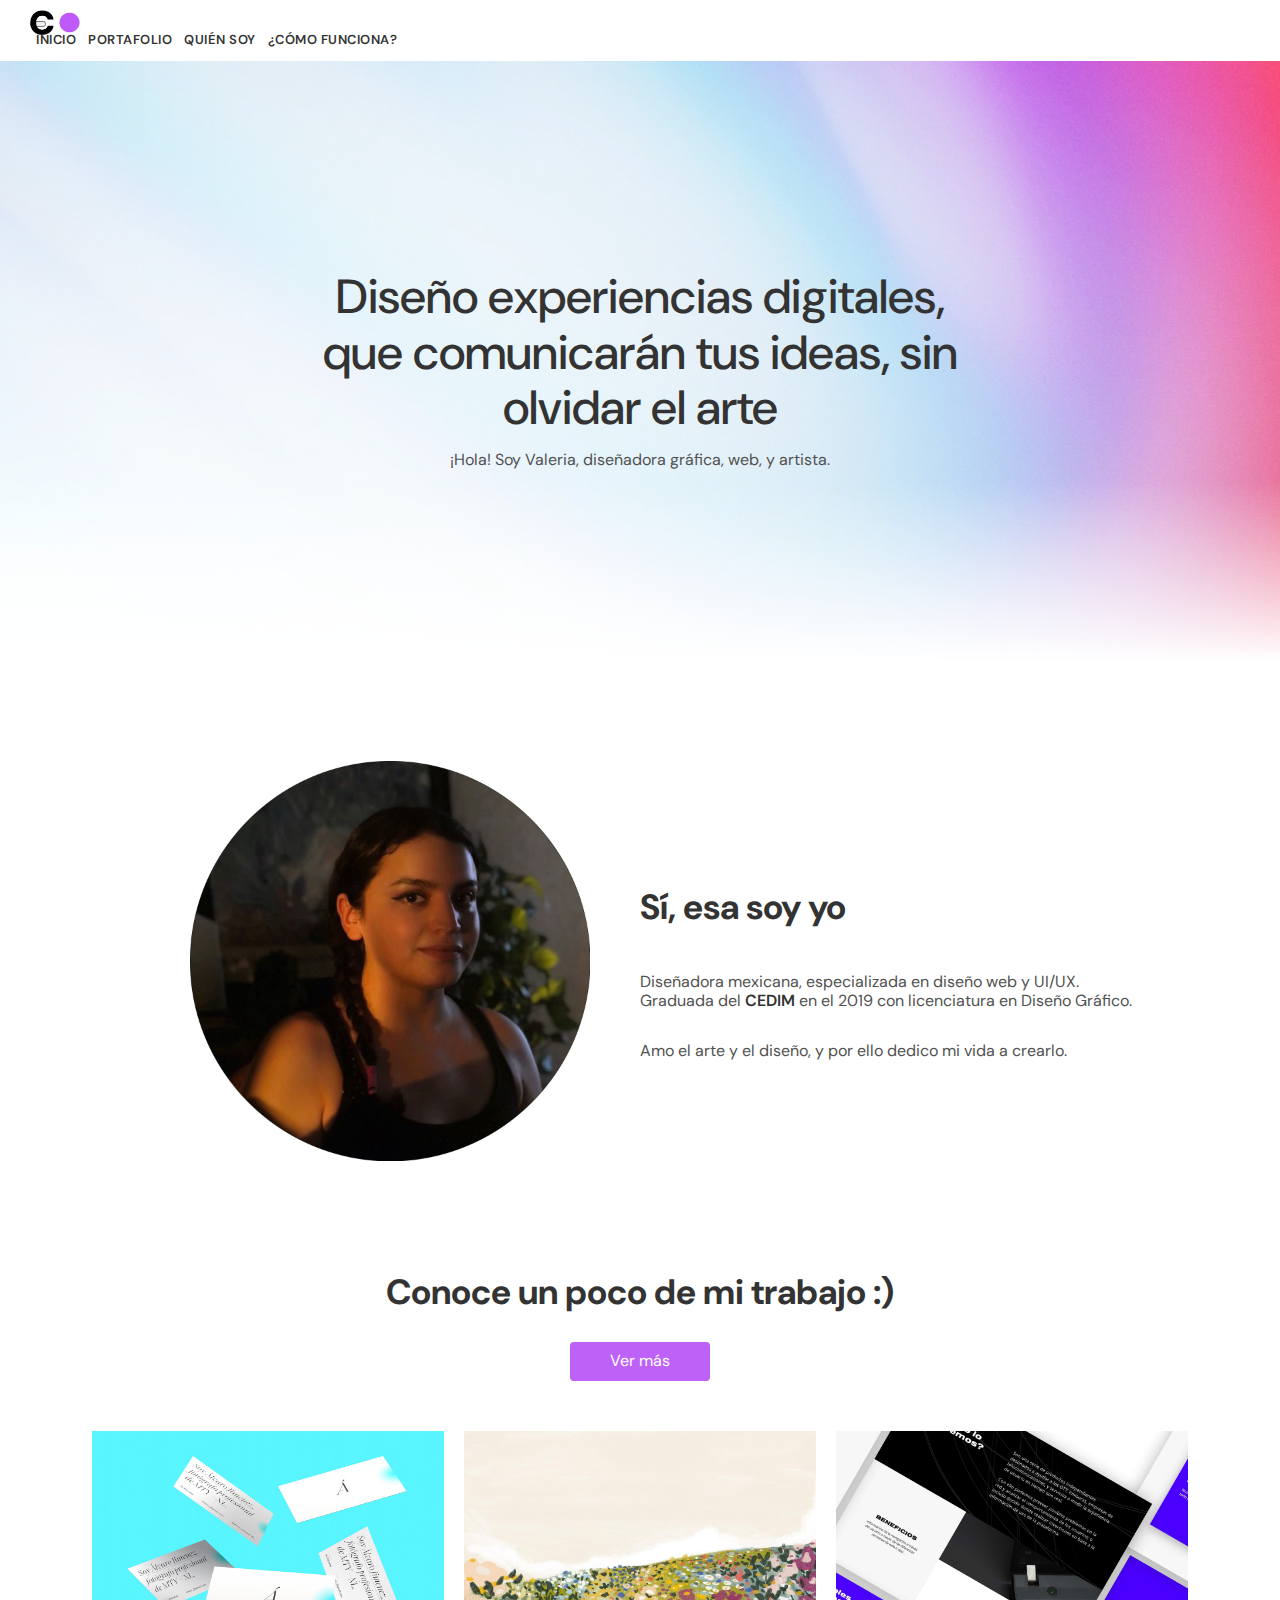
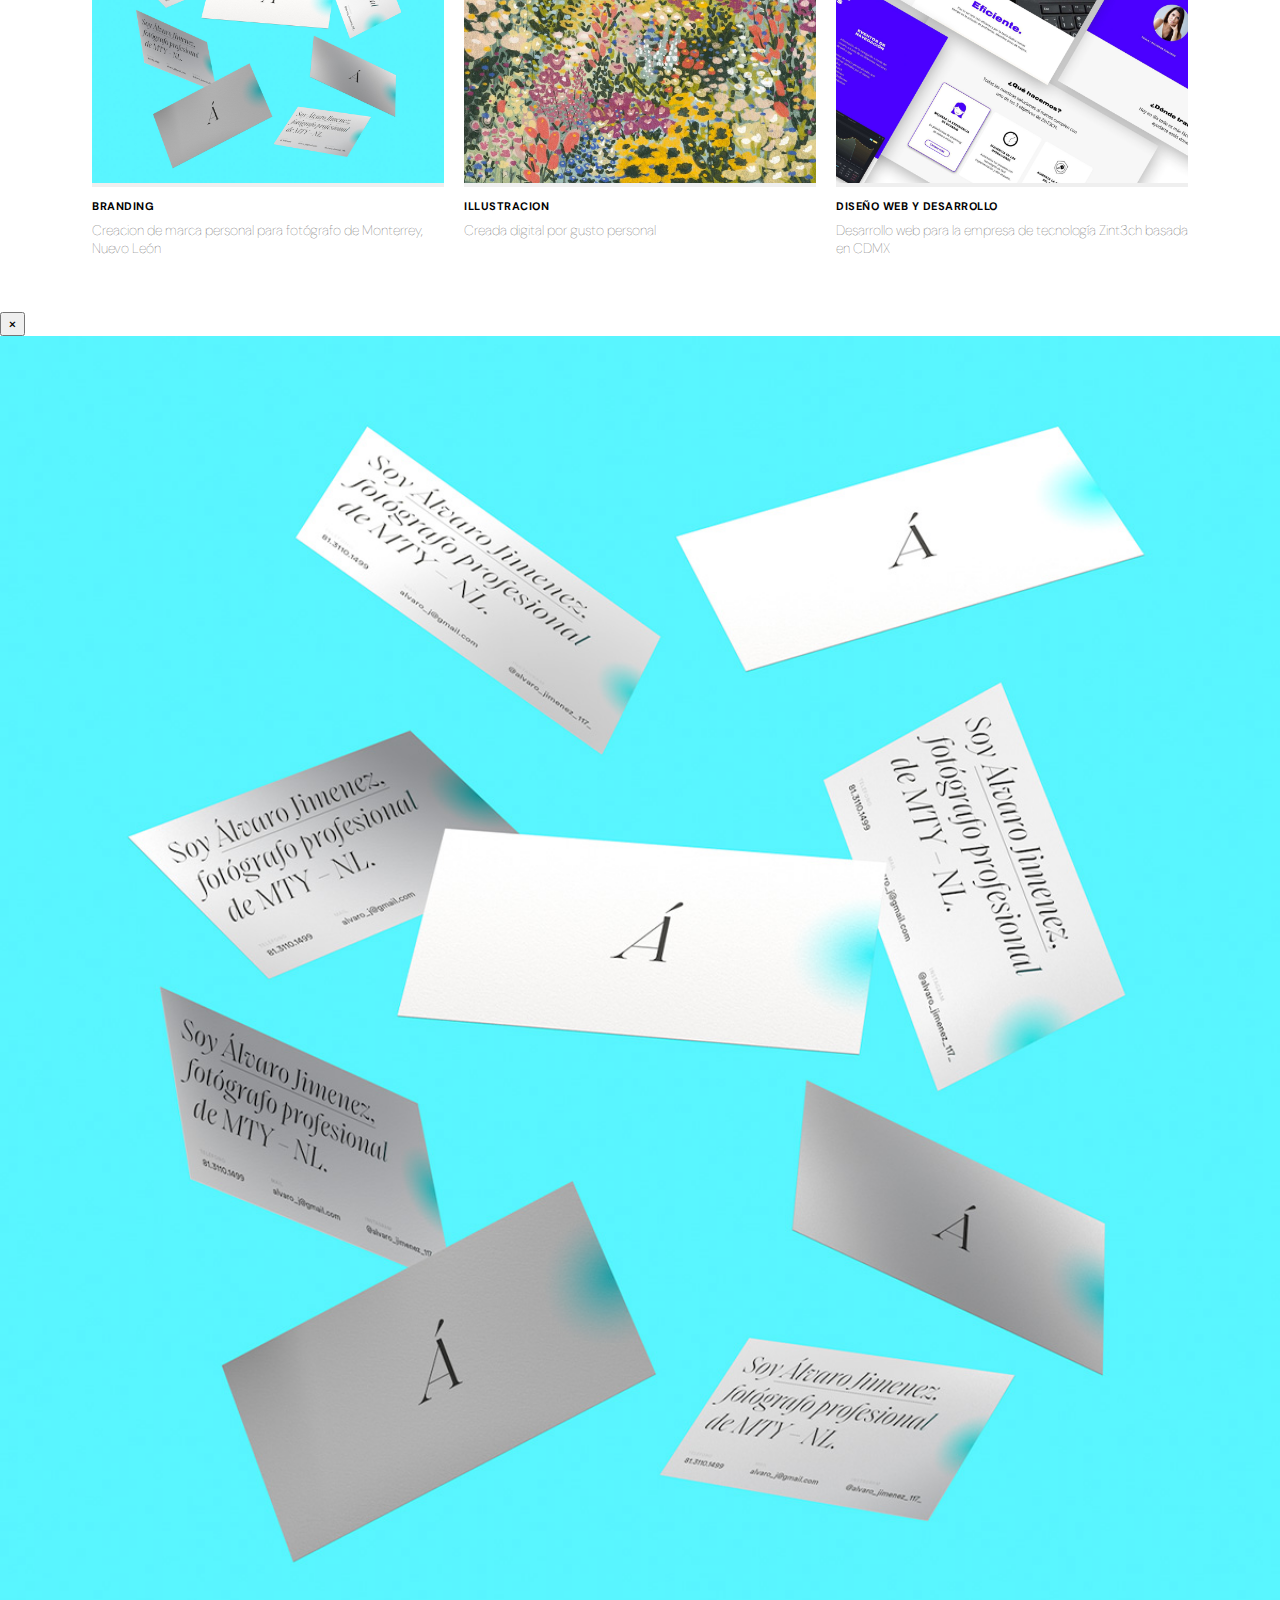
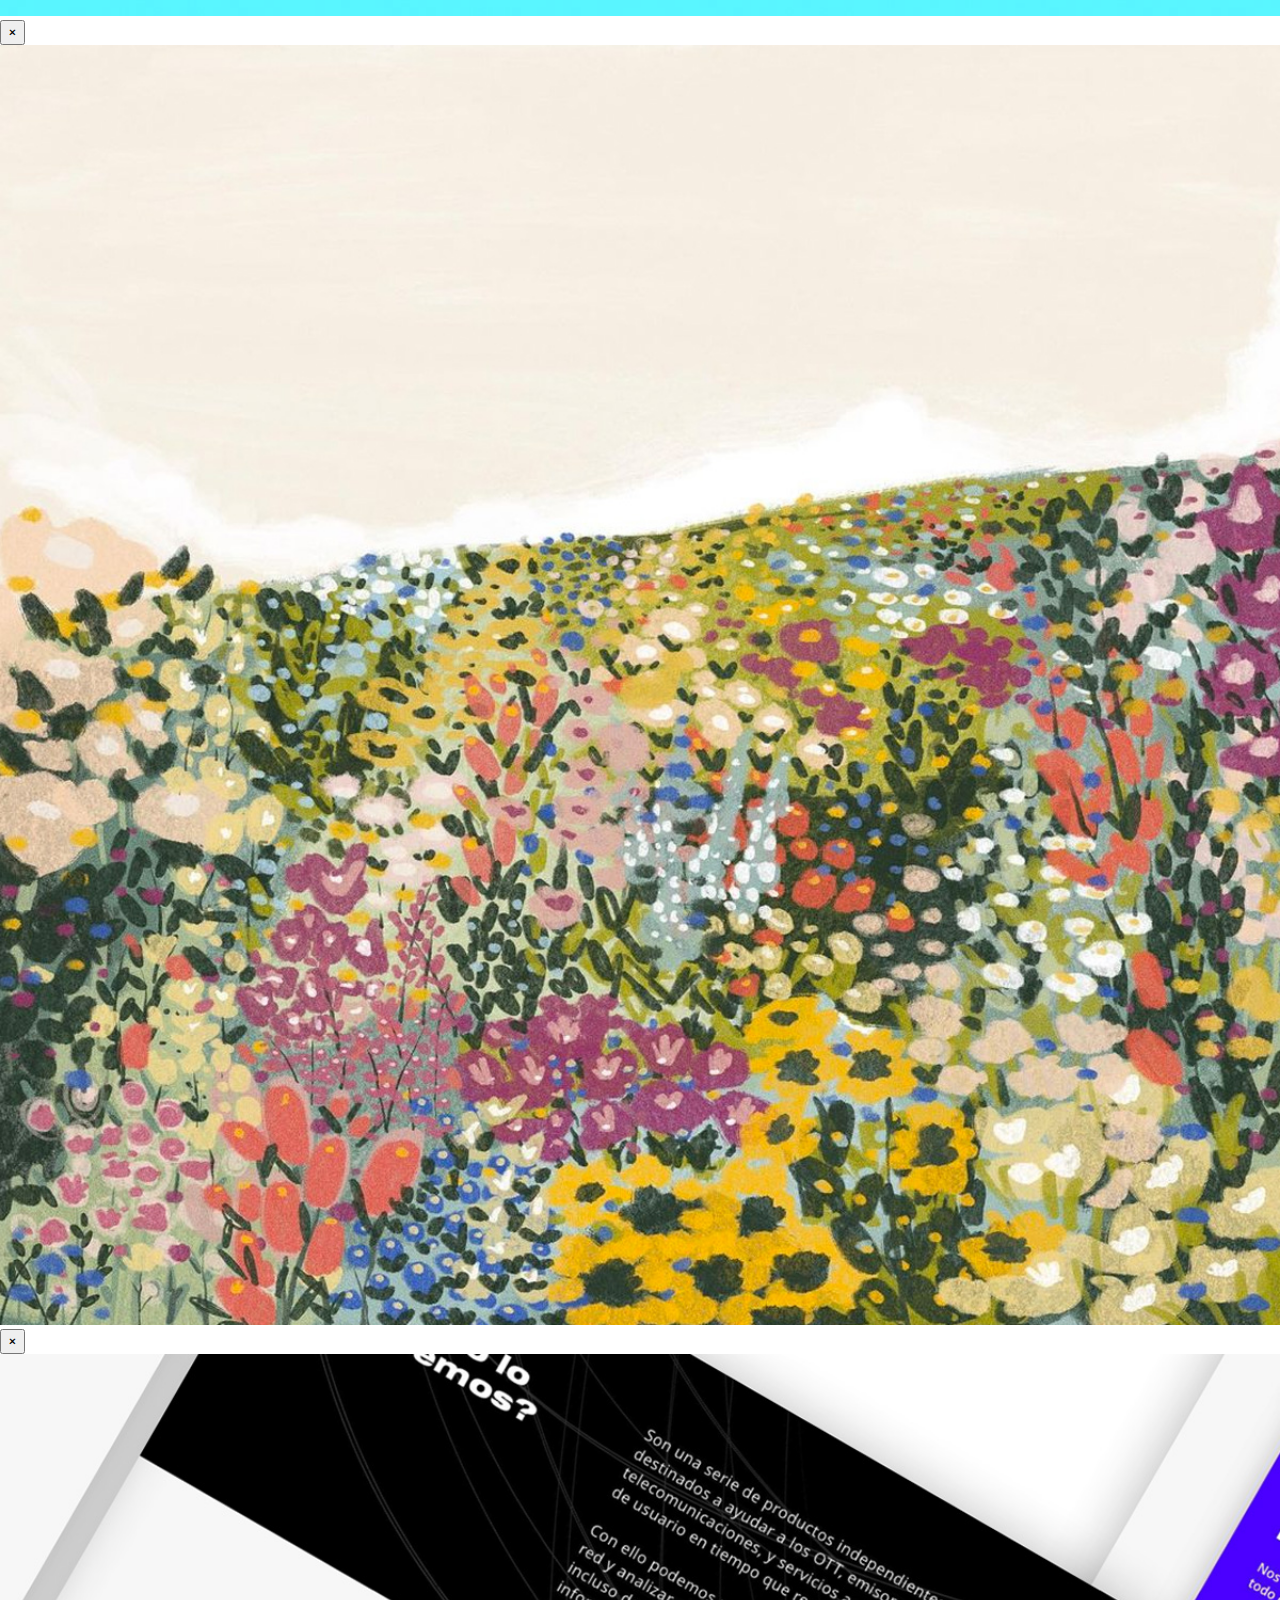
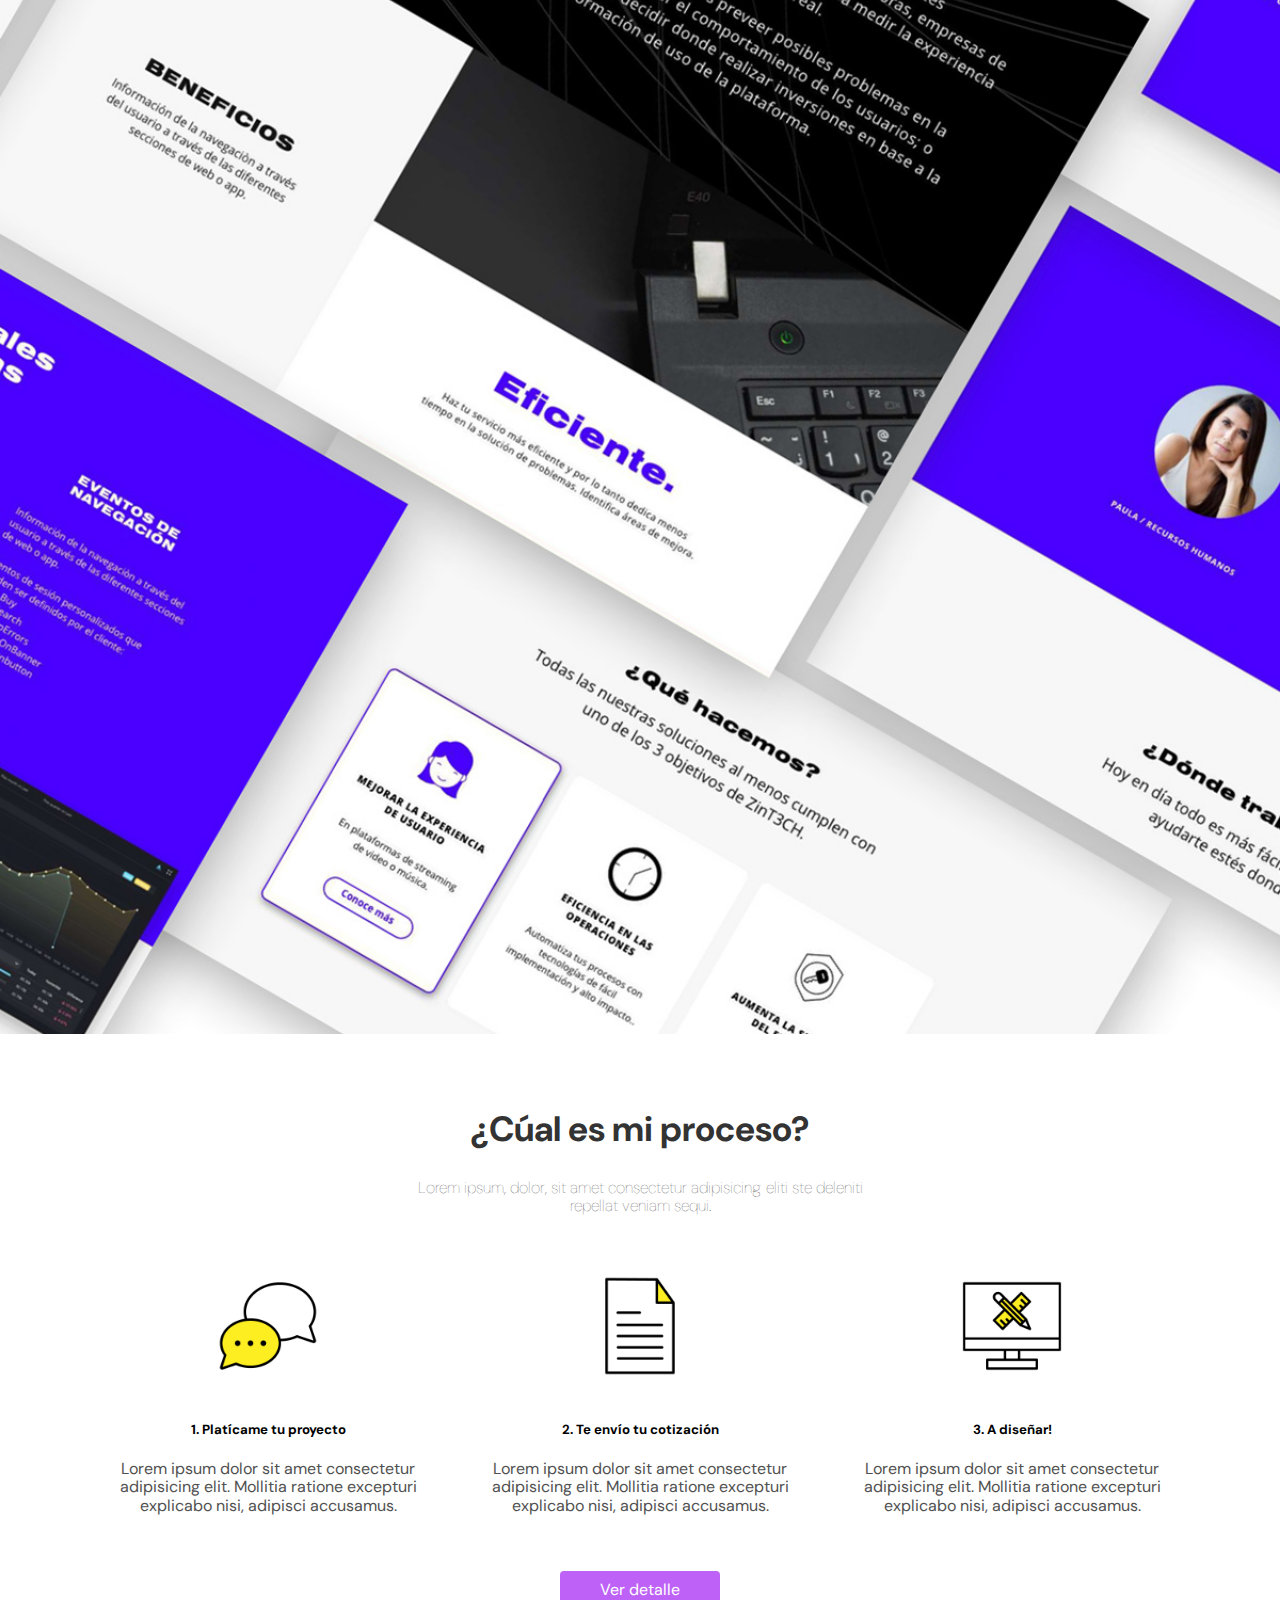
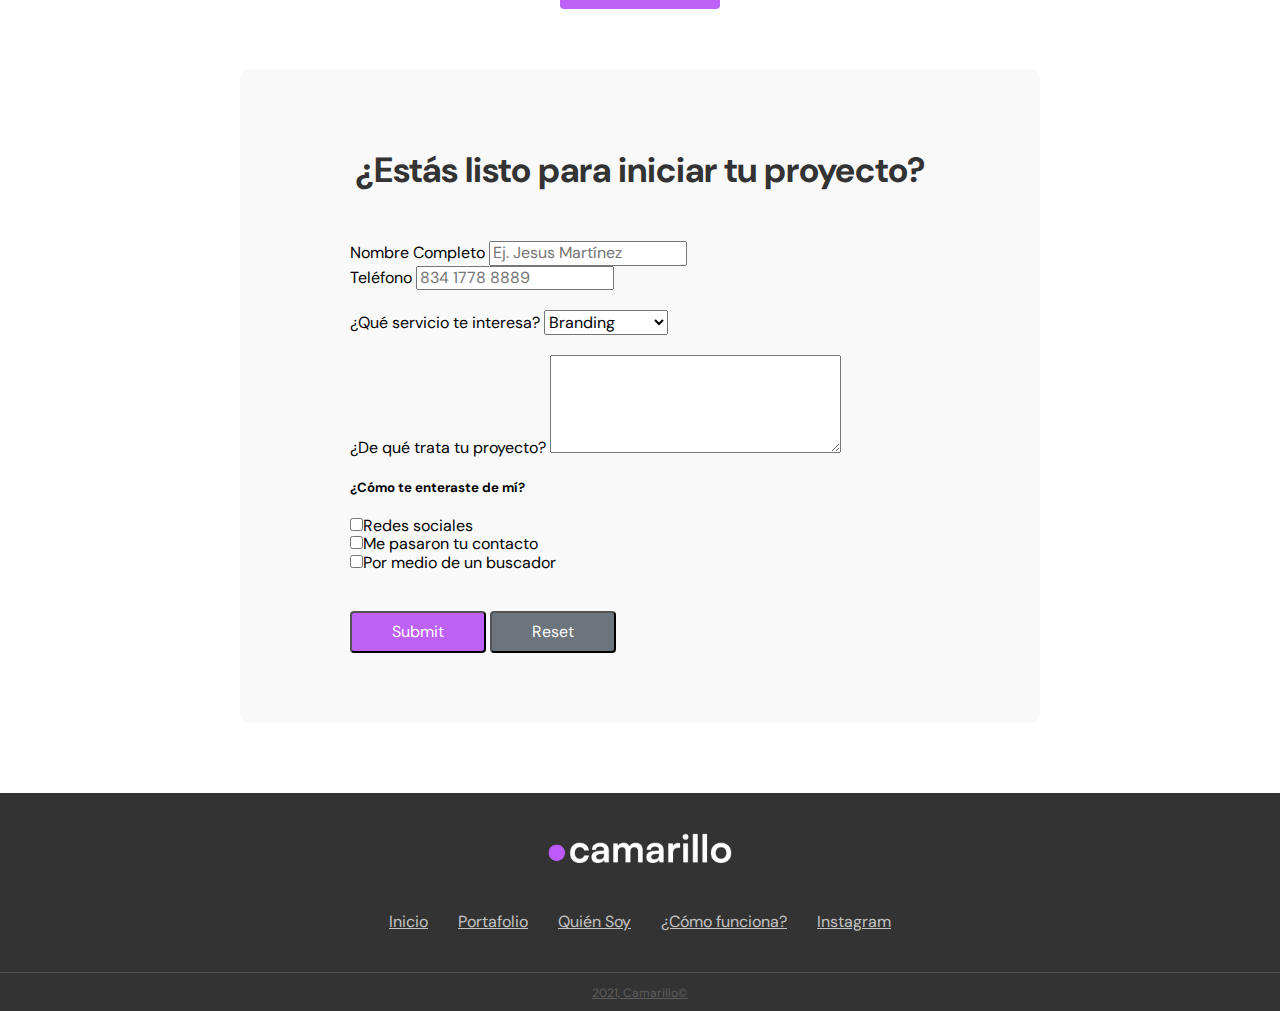
==== commit 21f26811: "fixes css y portafolio" ====
--- a/index.html
+++ b/index.html
@@ -264,7 +264,6 @@
 		<a href="index.html">2021, Camarillo©</a>
 	</div>
 </footer>
-<p>hellooooooooo</p>
 
 <script src="https://cdn.jsdelivr.net/npm/jquery@3.5.1/dist/jquery.slim.min.js" integrity="sha384-DfXdz2htPH0lsSSs5nCTpuj/zy4C+OGpamoFVy38MVBnE+IbbVYUew+OrCXaRkfj" crossorigin="anonymous"></script>
 <script src="https://cdn.jsdelivr.net/npm/popper.js@1.16.1/dist/umd/popper.min.js" integrity="sha384-9/reFTGAW83EW2RDu2S0VKaIzap3H66lZH81PoYlFhbGU+6BZp6G7niu735Sk7lN" crossorigin="anonymous"></script>
--- a/css/styles.css
+++ b/css/styles.css
@@ -492,6 +492,7 @@
   margin-bottom: 0;
   display: inline-flex;
   justify-content: center;
+  flex-wrap: wrap;
 }
 .footerLinks-wrapper ul li {
   padding: 0 15px;
